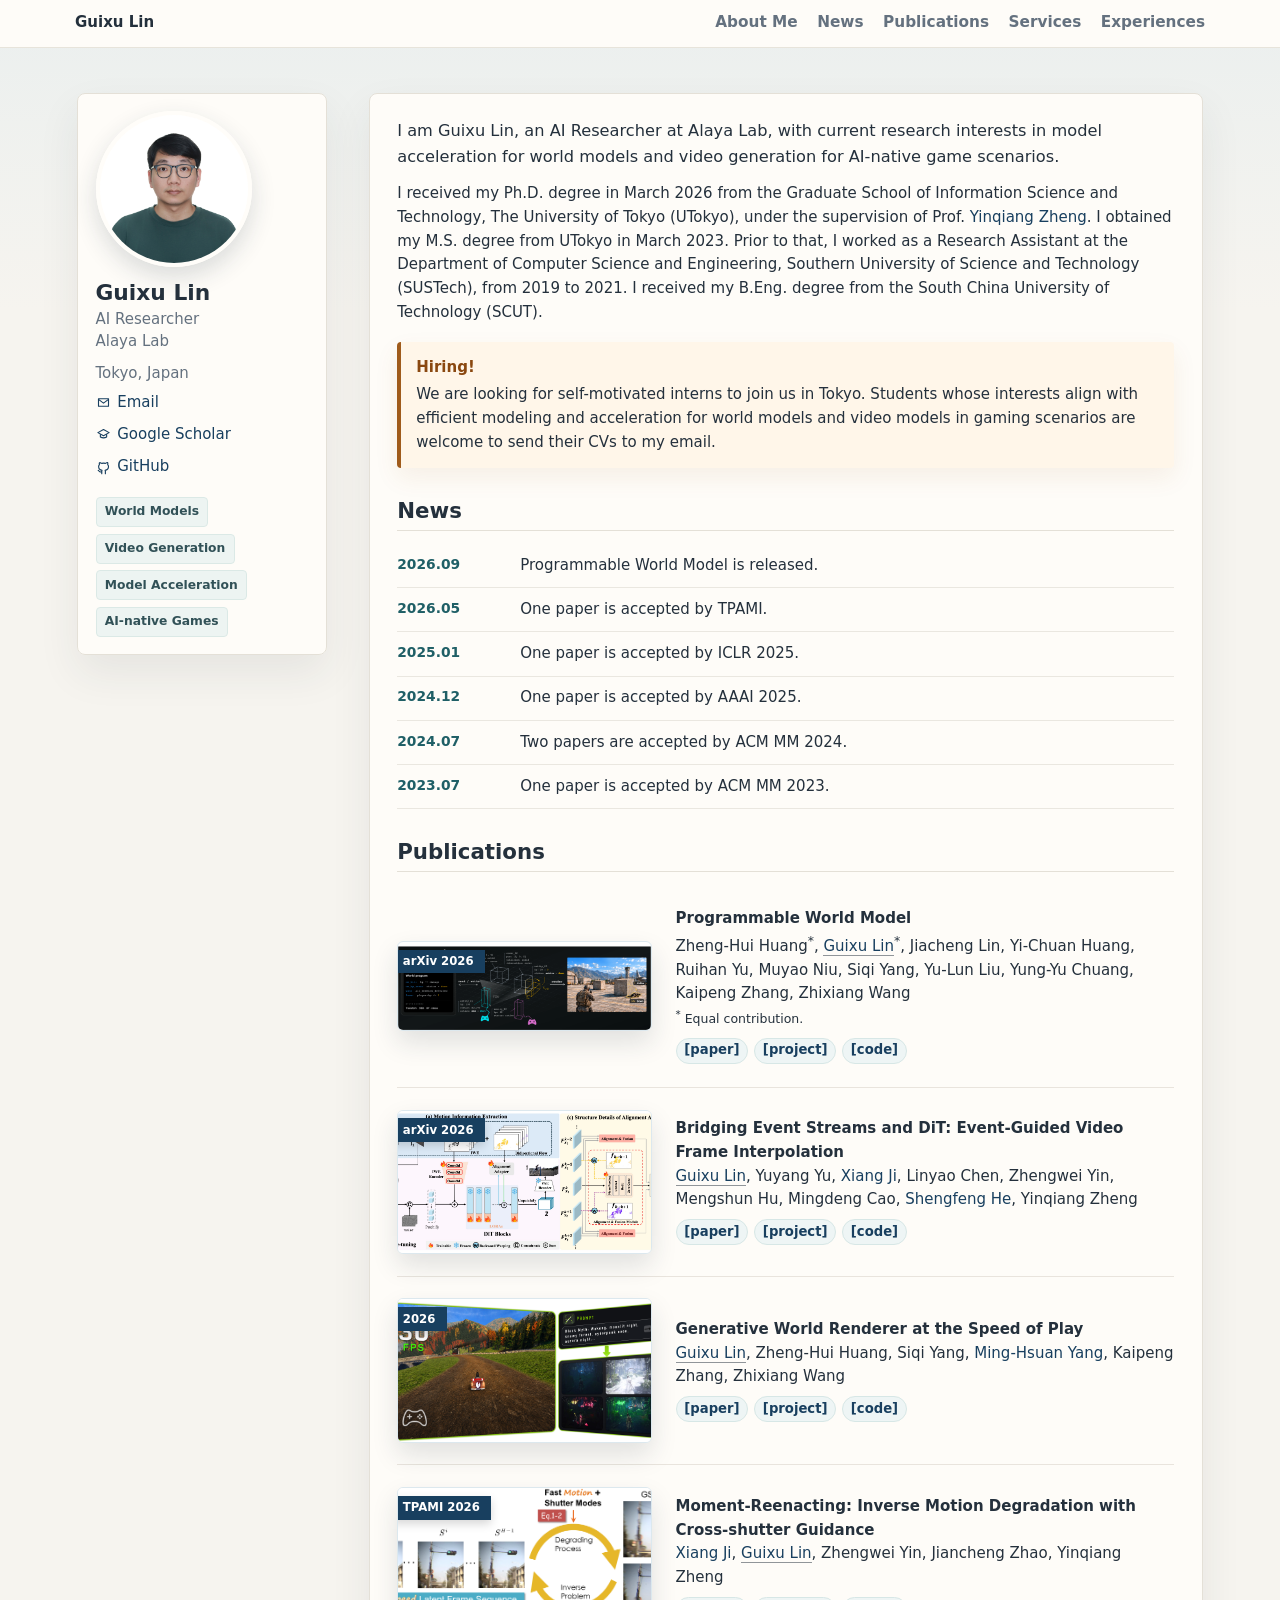
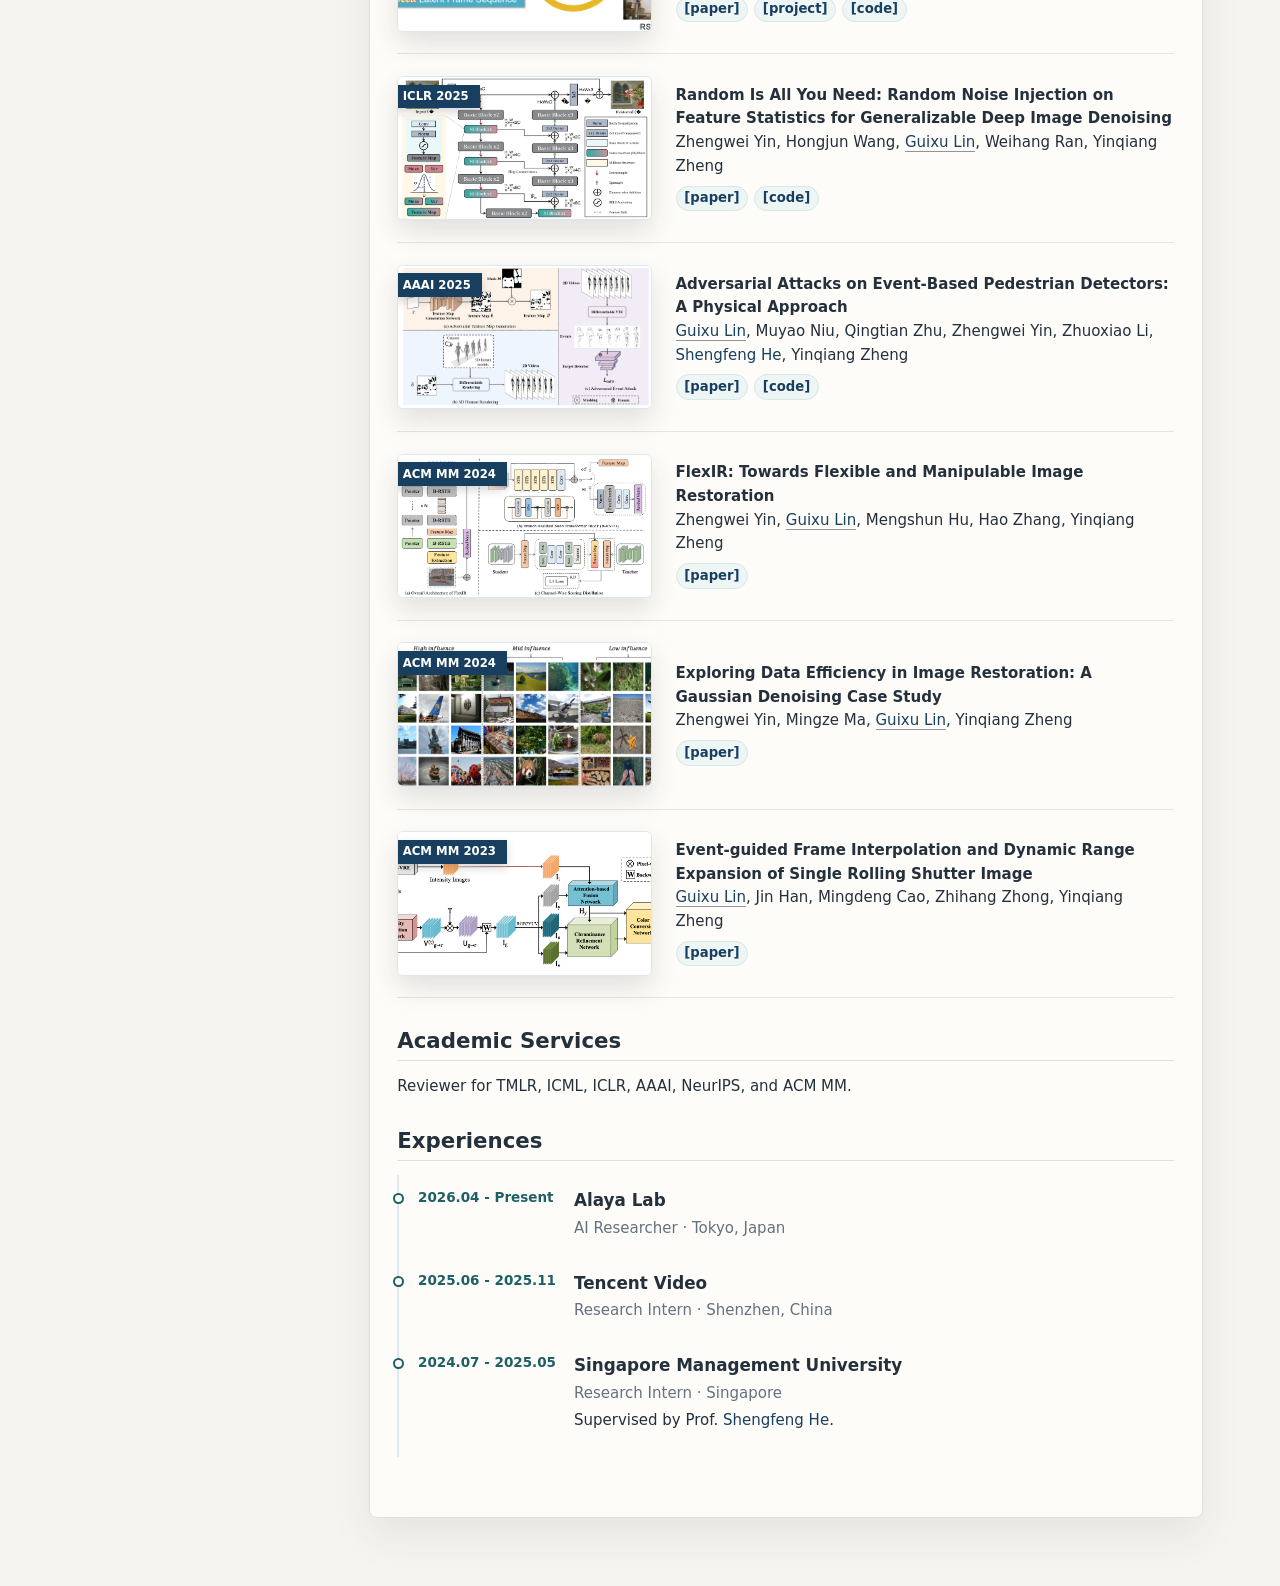
==== index.html @ b68d7b67 "Mark equal contribution on PWM publication" ====
<!DOCTYPE html>
<html lang="en">
<head>
  <meta charset="UTF-8">
  <meta name="viewport" content="width=device-width, initial-scale=1">
  <meta name="author" content="Guixu Lin">
  <meta name="description" content="Official academic homepage of Guixu Lin, an AI researcher at Alaya Lab working on world models, video generation, model acceleration, and AI-native games.">
  <meta name="robots" content="index, follow">
  <link rel="canonical" href="https://joseph-lin-tech.github.io/">

  <meta property="og:type" content="profile">
  <meta property="og:title" content="Guixu Lin | AI Researcher at Alaya Lab">
  <meta property="og:description" content="Official academic homepage of Guixu Lin, an AI researcher working on world models, video generation, model acceleration, and AI-native games.">
  <meta property="og:url" content="https://joseph-lin-tech.github.io/">
  <meta property="og:image" content="https://joseph-lin-tech.github.io/images/IMG_1726_2x2in.jpg">
  <meta property="profile:first_name" content="Guixu">
  <meta property="profile:last_name" content="Lin">
  <meta name="twitter:card" content="summary">
  <meta name="twitter:title" content="Guixu Lin | AI Researcher at Alaya Lab">
  <meta name="twitter:description" content="Official academic homepage of Guixu Lin, an AI researcher at Alaya Lab.">
  <meta name="twitter:image" content="https://joseph-lin-tech.github.io/images/IMG_1726_2x2in.jpg">

  <title>Guixu Lin | AI Researcher at Alaya Lab</title>
  <link rel="stylesheet" type="text/css" href="stylesheet.css">
  <link rel="icon" href="data:image/svg+xml,%3Csvg xmlns='http://www.w3.org/2000/svg' viewBox='0 0 100 100'%3E%3Crect width='100' height='100' rx='18' fill='%2300369f'/%3E%3Ctext x='50' y='62' text-anchor='middle' font-size='42' font-family='Arial' font-weight='700' fill='white'%3EGL%3C/text%3E%3C/svg%3E">
  <script type="application/ld+json">
  {
    "@context": "https://schema.org",
    "@type": "Person",
    "@id": "https://joseph-lin-tech.github.io/#person",
    "name": "Guixu Lin",
    "givenName": "Guixu",
    "familyName": "Lin",
    "url": "https://joseph-lin-tech.github.io/",
    "image": "https://joseph-lin-tech.github.io/images/IMG_1726_2x2in.jpg",
    "jobTitle": "AI Researcher",
    "worksFor": {
      "@type": "Organization",
      "name": "Alaya Lab"
    },
    "alumniOf": {
      "@type": "CollegeOrUniversity",
      "name": "The University of Tokyo"
    },
    "knowsAbout": [
      "World models",
      "Video generation",
      "Model acceleration",
      "AI-native games"
    ],
    "sameAs": [
      "https://github.com/Joseph-LIN-Tech",
      "https://scholar.google.com/citations?user=rOZjjHcAAAAJ"
    ]
  }
  </script>
</head>

<body>
  <header class="masthead">
    <nav class="masthead-inner" aria-label="Primary navigation">
      <a class="home-link" href="#about">Guixu Lin</a>
      <div class="nav-links">
        <a href="#about">About Me</a>
        <a href="#news">News</a>
        <a href="#publications">Publications</a>
        <a href="#services">Services</a>
        <a href="#experiences">Experiences</a>
      </div>
    </nav>
  </header>

  <div class="layout" id="top">
    <aside class="sidebar">
      <section class="profile-box" aria-label="Profile">
        <a class="avatar-link" href="images/IMG_1726_2x2in.jpg">
          <img src="images/IMG_1726_2x2in.jpg" alt="Guixu Lin profile photo">
        </a>
        <h1>Guixu Lin</h1>
        <p class="role">AI Researcher<br>Alaya Lab</p>
        <ul class="profile-details">
          <li>Tokyo, Japan</li>
          <li>
            <a class="contact-link reveal-email" href="#" aria-label="Reveal email address">
              <svg viewBox="0 0 24 24" aria-hidden="true"><path d="M4 6h16v12H4z"></path><path d="m4 7 8 6 8-6"></path></svg>
              <span>Email</span>
            </a>
          </li>
          <li>
            <a class="contact-link" href="https://scholar.google.com/citations?user=rOZjjHcAAAAJ&hl=zh-CN" target="_blank" rel="noopener noreferrer">
              <svg viewBox="0 0 24 24" aria-hidden="true"><path d="m3 9 9-5 9 5-9 5z"></path><path d="M7 12v4c2.8 1.6 7.2 1.6 10 0v-4"></path></svg>
              <span>Google Scholar</span>
            </a>
          </li>
          <li>
            <a class="contact-link" href="https://github.com/Joseph-LIN-Tech" target="_blank" rel="noopener noreferrer">
              <svg viewBox="0 0 24 24" aria-hidden="true"><path d="M9 19c-4 1.2-4-2-5.5-2.5"></path><path d="M15 22v-3.5c0-1 .1-1.4-.5-2 2.8-.3 5.5-1.4 5.5-6a4.6 4.6 0 0 0-1.3-3.2 4.2 4.2 0 0 0-.1-3.2s-1-.3-3.4 1.3a11.5 11.5 0 0 0-6.2 0C6.6 3.8 5.6 4.1 5.6 4.1a4.2 4.2 0 0 0-.1 3.2A4.6 4.6 0 0 0 4.2 10.5c0 4.6 2.7 5.7 5.5 6-.6.6-.6 1.2-.5 2V22"></path></svg>
              <span>GitHub</span>
            </a>
          </li>
        </ul>
        <div class="tag-cloud" aria-label="Research interests">
          <span>World Models</span>
          <span>Video Generation</span>
          <span>Model Acceleration</span>
          <span>AI-native Games</span>
        </div>
      </section>
    </aside>

    <main class="page">
      <section id="about" class="section">
        <p class="intro-lead">
          I am Guixu Lin, an AI Researcher at Alaya Lab, with current research interests in model acceleration
          for world models and video generation for AI-native game scenarios.
        </p>
        <p>
          I received my Ph.D. degree in March 2026 from the Graduate School of Information Science and Technology,
          The University of Tokyo (UTokyo), under the supervision of Prof.
          <a href="https://scholar.google.com/citations?user=JD-5DKcAAAAJ&hl=zh-CN&oi=ao" target="_blank" rel="noopener noreferrer">Yinqiang Zheng</a>.
          I obtained my M.S. degree from UTokyo in March 2023. Prior to that, I worked as a Research Assistant at
          the Department of Computer Science and Engineering, Southern University of Science and Technology (SUSTech),
          from 2019 to 2021. I received my B.Eng. degree from the South China University of Technology (SCUT).
        </p>

        <aside class="notice">
          <strong>Hiring!</strong>
          <span>
            We are looking for self-motivated interns to join us in Tokyo. Students whose interests align with efficient
            modeling and acceleration for world models and video models in gaming scenarios are welcome to send their CVs to my email.
          </span>
        </aside>
      </section>

      <section id="news" class="section">
        <h2>News</h2>
        <ul class="news-list">
          <li><time datetime="2026-09">2026.09</time><span>Programmable World Model is released.</span></li>
          <li><time datetime="2026-05">2026.05</time><span>One paper is accepted by TPAMI.</span></li>
          <li><time datetime="2025-01">2025.01</time><span>One paper is accepted by ICLR 2025.</span></li>
          <li><time datetime="2024-12">2024.12</time><span>One paper is accepted by AAAI 2025.</span></li>
          <li><time datetime="2024-07">2024.07</time><span>Two papers are accepted by ACM MM 2024.</span></li>
          <li><time datetime="2023-07">2023.07</time><span>One paper is accepted by ACM MM 2023.</span></li>
        </ul>
      </section>

      <section id="publications" class="section">
        <h2>Publications</h2>

        <div class="publication-list">
          <article class="publication-card">
            <div class="publication-media">
              <figure class="paper-figure">
                <span class="publication-badge">arXiv 2026</span>
                <img class="publication-teaser-wide" src="images/papers/programmable-world-model.png?v=20260913" alt="Programmable World Model paper teaser">
              </figure>
            </div>
            <div class="publication-content">
              <p><strong>Programmable World Model</strong><br>
              Zheng-Hui Huang<sup>*</sup>, <a href="https://joseph-lin-tech.github.io/" target="_blank" rel="noopener noreferrer"><u>Guixu Lin</u></a><sup>*</sup>, Jiacheng Lin, Yi-Chuan Huang, Ruihan Yu, Muyao Niu, Siqi Yang, Yu-Lun Liu, Yung-Yu Chuang, Kaipeng Zhang, Zhixiang Wang<br>
              <small><sup>*</sup> Equal contribution.</small></p>
              <div class="paper-links">
                <a href="https://arxiv.org/abs/2609.10540" target="_blank" rel="noopener noreferrer">[paper]</a>
                <a href="https://alaya-lab.github.io/pwm/" target="_blank" rel="noopener noreferrer">[project]</a>
                <a href="https://github.com/AlayaLab/PWM" target="_blank" rel="noopener noreferrer">[code]</a>
              </div>
            </div>
          </article>

          <article class="publication-card">
            <div class="publication-media">
              <figure class="paper-figure">
                <span class="publication-badge">arXiv 2026</span>
                <img src="images/papers/bridge-event-dit-vfi.jpg?v=20260817" alt="Bridging Event Streams and DiT paper teaser">
              </figure>
            </div>
            <div class="publication-content">
              <p><strong>Bridging Event Streams and DiT: Event-Guided Video Frame Interpolation</strong><br>
              <a href="https://joseph-lin-tech.github.io/" target="_blank" rel="noopener noreferrer"><u>Guixu Lin</u></a>, Yuyang Yu, <a href="https://jixiang2016.github.io/" target="_blank" rel="noopener noreferrer">Xiang Ji</a>, Linyao Chen, Zhengwei Yin, Mengshun Hu, Mingdeng Cao, <a href="https://shengfenghe.github.io/" target="_blank" rel="noopener noreferrer">Shengfeng He</a>, Yinqiang Zheng</p>
              <div class="paper-links">
                <a href="https://arxiv.org/abs/2608.10479" target="_blank" rel="noopener noreferrer">[paper]</a>
                <a href="https://joseph-lin-tech.github.io/BridgeEventDiT-VFI/" target="_blank" rel="noopener noreferrer">[project]</a>
                <a href="https://github.com/Joseph-LIN-Tech/BridgeEventDiT-VFI" target="_blank" rel="noopener noreferrer">[code]</a>
              </div>
            </div>
          </article>

          <article class="publication-card">
            <div class="publication-media">
              <figure class="paper-figure">
                <span class="publication-badge">2026</span>
                <img src="images/papers/world-renderer.png?v=20260811" alt="Generative World Renderer paper teaser">
              </figure>
            </div>
            <div class="publication-content">
              <p><strong>Generative World Renderer at the Speed of Play</strong><br>
              <a href="https://joseph-lin-tech.github.io/" target="_blank" rel="noopener noreferrer"><u>Guixu Lin</u></a>, Zheng-Hui Huang, Siqi Yang, <a href="https://faculty.ucmerced.edu/mhyang/" target="_blank" rel="noopener noreferrer">Ming-Hsuan Yang</a>, Kaipeng Zhang, Zhixiang Wang</p>
              <div class="paper-links">
                <a href="https://arxiv.org/abs/2607.18703" target="_blank" rel="noopener noreferrer">[paper]</a>
                <a href="https://alaya-renderer-flash.alayalab.ai/" target="_blank" rel="noopener noreferrer">[project]</a>
                <a href="https://github.com/AlayaLab/AlayaRenderer-Flash" target="_blank" rel="noopener noreferrer">[code]</a>
              </div>
            </div>
          </article>

          <article class="publication-card">
            <div class="publication-media">
              <figure class="paper-figure">
                <span class="publication-badge">TPAMI 2026</span>
                <img src="images/papers/moment-reenacting.png?v=20260811" alt="Moment-Reenacting paper teaser">
              </figure>
            </div>
            <div class="publication-content">
              <p><strong>Moment-Reenacting: Inverse Motion Degradation with Cross-shutter Guidance</strong><br>
              <a href="https://jixiang2016.github.io/" target="_blank" rel="noopener noreferrer">Xiang Ji</a>, <a href="https://joseph-lin-tech.github.io/" target="_blank" rel="noopener noreferrer"><u>Guixu Lin</u></a>, Zhengwei Yin, Jiancheng Zhao, Yinqiang Zheng</p>
              <div class="paper-links">
                <a href="https://arxiv.org/abs/2605.22423" target="_blank" rel="noopener noreferrer">[paper]</a>
                <a href="https://jixiang2016.github.io/dualBR_site/" target="_blank" rel="noopener noreferrer">[project]</a>
                <a href="https://github.com/jixiang2016/stereoBR" target="_blank" rel="noopener noreferrer">[code]</a>
              </div>
            </div>
          </article>

          <article class="publication-card">
            <div class="publication-media">
              <figure class="paper-figure">
                <span class="publication-badge">ICLR 2025</span>
                <img src="images/papers/rninet.png?v=20260811" alt="RNINet paper teaser">
              </figure>
            </div>
            <div class="publication-content">
              <p><strong>Random Is All You Need: Random Noise Injection on Feature Statistics for Generalizable Deep Image Denoising</strong><br>
              Zhengwei Yin, Hongjun Wang, <a href="https://joseph-lin-tech.github.io/" target="_blank" rel="noopener noreferrer"><u>Guixu Lin</u></a>, Weihang Ran, Yinqiang Zheng</p>
              <div class="paper-links">
                <a href="https://proceedings.iclr.cc/paper_files/paper/2025/hash/808a79d149c9dd8338d789881c9dab4c-Abstract-Conference.html" target="_blank" rel="noopener noreferrer">[paper]</a>
                <a href="https://github.com/default-8541/RNINet" target="_blank" rel="noopener noreferrer">[code]</a>
              </div>
            </div>
          </article>

          <article class="publication-card">
            <div class="publication-media">
              <figure class="paper-figure">
                <span class="publication-badge">AAAI 2025</span>
                <img src="images/papers/event-attack.png?v=20260811" alt="Event attack paper teaser">
              </figure>
            </div>
            <div class="publication-content">
              <p><strong>Adversarial Attacks on Event-Based Pedestrian Detectors: A Physical Approach</strong><br>
              <a href="https://joseph-lin-tech.github.io/" target="_blank" rel="noopener noreferrer"><u>Guixu Lin</u></a>, Muyao Niu, Qingtian Zhu, Zhengwei Yin, Zhuoxiao Li, <a href="https://shengfenghe.github.io/" target="_blank" rel="noopener noreferrer">Shengfeng He</a>, Yinqiang Zheng</p>
              <div class="paper-links">
                <a href="https://ojs.aaai.org/index.php/AAAI/article/view/32555" target="_blank" rel="noopener noreferrer">[paper]</a>
                <a href="https://github.com/Joseph-LIN-Tech/event_attack_physics" target="_blank" rel="noopener noreferrer">[code]</a>
              </div>
            </div>
          </article>

          <article class="publication-card">
            <div class="publication-media">
              <figure class="paper-figure">
                <span class="publication-badge">ACM MM 2024</span>
                <img src="images/papers/flexir.png?v=20260811" alt="FlexIR paper teaser">
              </figure>
            </div>
            <div class="publication-content">
              <p><strong>FlexIR: Towards Flexible and Manipulable Image Restoration</strong><br>
              Zhengwei Yin, <a href="https://joseph-lin-tech.github.io/" target="_blank" rel="noopener noreferrer"><u>Guixu Lin</u></a>, Mengshun Hu, Hao Zhang, Yinqiang Zheng</p>
              <div class="paper-links"><a href="https://dl.acm.org/doi/10.1145/3664647.3680825" target="_blank" rel="noopener noreferrer">[paper]</a></div>
            </div>
          </article>

          <article class="publication-card">
            <div class="publication-media">
              <figure class="paper-figure">
                <span class="publication-badge">ACM MM 2024</span>
                <img src="images/papers/data-efficiency.png?v=20260811" alt="Data Efficiency paper teaser">
              </figure>
            </div>
            <div class="publication-content">
              <p><strong>Exploring Data Efficiency in Image Restoration: A Gaussian Denoising Case Study</strong><br>
              Zhengwei Yin, Mingze Ma, <a href="https://joseph-lin-tech.github.io/" target="_blank" rel="noopener noreferrer"><u>Guixu Lin</u></a>, Yinqiang Zheng</p>
              <div class="paper-links"><a href="https://dl.acm.org/doi/10.1145/3664647.3680603" target="_blank" rel="noopener noreferrer">[paper]</a></div>
            </div>
          </article>

          <article class="publication-card">
            <div class="publication-media">
              <figure class="paper-figure">
                <span class="publication-badge">ACM MM 2023</span>
                <img src="images/papers/event-guided.png?v=20260811" alt="Event-guided frame interpolation paper teaser">
              </figure>
            </div>
            <div class="publication-content">
              <p><strong>Event-guided Frame Interpolation and Dynamic Range Expansion of Single Rolling Shutter Image</strong><br>
              <a href="https://joseph-lin-tech.github.io/" target="_blank" rel="noopener noreferrer"><u>Guixu Lin</u></a>, Jin Han, Mingdeng Cao, Zhihang Zhong, Yinqiang Zheng</p>
              <div class="paper-links"><a href="https://dl.acm.org/doi/10.1145/3581783.3612093" target="_blank" rel="noopener noreferrer">[paper]</a></div>
            </div>
          </article>

        </div>
      </section>

      <section id="services" class="section">
        <h2>Academic Services</h2>
        <p>Reviewer for TMLR, ICML, ICLR, AAAI, NeurIPS, and ACM MM.</p>
      </section>

      <section id="experiences" class="section">
        <h2>Experiences</h2>
        <div class="experience-list">
          <article class="experience-item">
            <div class="experience-date">2026.04 - Present</div>
            <div>
              <h3>Alaya Lab</h3>
              <p class="experience-meta">AI Researcher · Tokyo, Japan</p>
            </div>
          </article>

          <article class="experience-item">
            <div class="experience-date">2025.06 - 2025.11</div>
            <div>
              <h3>Tencent Video</h3>
              <p class="experience-meta">Research Intern · Shenzhen, China</p>
            </div>
          </article>

          <article class="experience-item">
            <div class="experience-date">2024.07 - 2025.05</div>
            <div>
              <h3>Singapore Management University</h3>
              <p class="experience-meta">Research Intern · Singapore</p>
              <p>Supervised by Prof. <a href="https://shengfenghe.github.io/" target="_blank" rel="noopener noreferrer">Shengfeng He</a>.</p>
            </div>
          </article>
        </div>
      </section>
    </main>
  </div>
  <script>
    const emailButton = document.querySelector('.reveal-email');

    emailButton.addEventListener('click', (event) => {
      event.preventDefault();
      const mailbox = ['joseph', 'lin', 'job'].join('.');
      const host = ['gmail', 'com'].join('.');
      const address = `${mailbox}@${host}`;
      const emailLink = document.createElement('a');

      emailLink.className = 'contact-link';
      emailLink.href = `mailto:${address}`;
      emailLink.setAttribute('aria-label', `Email ${address}`);
      emailLink.innerHTML = emailButton.innerHTML;
      emailLink.querySelector('span').textContent = address;
      emailButton.replaceWith(emailLink);
    }, { once: true });
  </script>
</body>
</html>
---- stylesheet.css ----
*,
*::before,
*::after {
  box-sizing: border-box;
}

:root {
  --page-bg: #f6f4ef;
  --surface: #fffdf9;
  --surface-soft: #f7fafb;
  --text: #24303c;
  --muted: #64717f;
  --border: #e4e0d7;
  --border-cool: #dce8ee;
  --accent: #1f5f66;
  --accent-strong: #183f5f;
  --warm: #9f5b1b;
  --shadow: 0 18px 42px rgba(33, 47, 61, 0.08);
}

html {
  background: var(--page-bg);
  color: var(--text);
  font-size: 15px;
  scroll-behavior: smooth;
}

body {
  margin: 0;
  background:
    linear-gradient(180deg, rgba(230, 237, 238, 0.72) 0, rgba(246, 244, 239, 0.92) 310px),
    var(--page-bg);
  font-family: Inter, ui-sans-serif, system-ui, -apple-system, BlinkMacSystemFont, "Segoe UI", sans-serif;
  line-height: 1.58;
}

a {
  color: var(--accent-strong);
  text-decoration: none;
}

a:hover,
a:focus {
  color: var(--warm);
  text-decoration: underline;
  text-underline-offset: 3px;
}

img {
  display: block;
  max-width: 100%;
  height: auto;
}

p {
  margin: 0 0 0.75em;
}

ul {
  margin: 0.5em 0 1em;
  padding-left: 2em;
}

li {
  margin-bottom: 0.45em;
}

u {
  text-decoration: none;
  border-bottom: 1px solid rgba(36, 48, 60, 0.5);
}

.masthead {
  position: sticky;
  top: 0;
  z-index: 20;
  background: rgba(255, 253, 249, 0.92);
  border-bottom: 1px solid rgba(228, 224, 215, 0.86);
  backdrop-filter: blur(8px);
}

.masthead-inner {
  display: flex;
  justify-content: space-between;
  align-items: center;
  gap: 2rem;
  max-width: 1160px;
  margin: 0 auto;
  padding: 0.68rem 1rem;
}

.home-link {
  flex: 0 0 auto;
  color: var(--text);
  font-weight: 700;
}

.nav-links {
  display: flex;
  flex-wrap: wrap;
  justify-content: flex-end;
  gap: 0.25rem 1.3rem;
}

.nav-links a {
  color: var(--muted);
  font-size: 1.02rem;
  font-weight: 650;
  border-bottom: 2px solid transparent;
}

.nav-links a:hover,
.nav-links a:focus {
  color: var(--accent-strong);
  border-bottom-color: rgba(31, 95, 102, 0.32);
  text-decoration: none;
}

.layout {
  display: grid;
  grid-template-columns: 250px minmax(0, 1fr);
  gap: 2.75rem;
  max-width: 1160px;
  margin: 0 auto;
  padding: 3rem 1.15rem 4.5rem;
}

.sidebar {
  align-self: start;
  position: sticky;
  top: 4.5rem;
}

.profile-box {
  padding: 1.15rem;
  background: rgba(255, 253, 249, 0.9);
  border: 1px solid var(--border);
  border-radius: 8px;
  box-shadow: var(--shadow);
}

.avatar-link {
  display: block;
  width: 156px;
  margin-bottom: 0.85rem;
}

.avatar-link img {
  width: 156px;
  height: 156px;
  object-fit: cover;
  border-radius: 50%;
  border: 4px solid var(--surface);
  box-shadow: 0 10px 24px rgba(33, 47, 61, 0.16);
}

.profile-box h1 {
  margin: 0 0 0.25rem;
  color: var(--text);
  font-size: 1.45rem;
  line-height: 1.2;
}

.role {
  color: var(--muted);
  line-height: 1.42;
  margin: 0 0 0.65rem;
}

.profile-details {
  margin: 0 0 1rem;
  padding: 0;
  list-style: none;
}

.profile-details li {
  margin: 0 0 0.35rem;
  color: var(--muted);
}

.profile-details a {
  display: inline-flex;
  align-items: center;
  gap: 0.45rem;
}

.contact-link svg {
  width: 1rem;
  height: 1rem;
  flex: 0 0 auto;
  fill: none;
  stroke: currentColor;
  stroke-width: 1.8;
  stroke-linecap: round;
  stroke-linejoin: round;
}

.tag-cloud {
  display: flex;
  flex-wrap: wrap;
  gap: 0.45rem;
}

.tag-cloud span {
  padding: 0.28rem 0.55rem;
  color: #315157;
  background: #edf4f2;
  border: 1px solid #dbe9e6;
  border-radius: 4px;
  font-size: 0.82rem;
  font-weight: 650;
}

.page {
  min-width: 0;
  max-width: 870px;
  padding: 1.6rem 1.85rem 2rem;
  background: rgba(255, 253, 249, 0.94);
  border: 1px solid var(--border);
  border-radius: 8px;
  box-shadow: var(--shadow);
}

.section {
  scroll-margin-top: 4rem;
  margin-bottom: 2rem;
}

.section h2 {
  margin: 1.35rem 0 0.9rem;
  color: var(--text);
  font-size: 1.42rem;
  line-height: 1.2;
  border-bottom: 1px solid var(--border);
  padding-bottom: 0.42rem;
}

.section h3 {
  margin: 1.3rem 0 0.4rem;
  color: var(--text);
  font-size: 1.12rem;
}

.intro-lead {
  color: var(--text);
  font-size: 1.08rem;
  line-height: 1.62;
}

.notice {
  display: grid;
  gap: 0.25rem;
  margin: 1.2rem 0 0;
  padding: 0.9rem 1rem;
  background: #fff6e9;
  border-left: 4px solid var(--warm);
  border-radius: 4px;
  box-shadow: 0 10px 24px rgba(159, 91, 27, 0.08);
}

.notice strong {
  color: #8a4810;
}

.news-list {
  display: grid;
  gap: 0;
  margin: 0;
  padding: 0;
  list-style: none;
}

.news-list li {
  display: grid;
  grid-template-columns: 7.2rem minmax(0, 1fr);
  gap: 1rem;
  margin: 0;
  padding: 0.65rem 0;
  border-bottom: 1px solid rgba(228, 224, 215, 0.72);
}

.news-list time {
  color: var(--accent);
  font-size: 0.92rem;
  font-weight: 750;
  white-space: nowrap;
}

.news-list span {
  color: var(--text);
}

.publication-card {
  display: flex;
  align-items: center;
  gap: 1.55rem;
  padding: 1.45rem 0;
  border-bottom: 1px solid rgba(228, 224, 215, 0.82);
}

.publication-media {
  flex: 0 0 255px;
}

.paper-figure {
  position: relative;
  margin: 0;
  overflow: hidden;
  background: #ffffff;
  border: 1px solid var(--border-cool);
  border-radius: 6px;
  box-shadow: 0 12px 26px rgba(33, 47, 61, 0.13);
  transition: transform 0.18s ease, box-shadow 0.18s ease;
}

.paper-figure img {
  width: 100%;
  aspect-ratio: 16 / 9;
  object-fit: cover;
}

.paper-figure img.publication-teaser-wide {
  aspect-ratio: auto;
  display: block;
  object-fit: initial;
}

.publication-card:hover .paper-figure {
  transform: translateY(-3px);
  box-shadow: 0 18px 34px rgba(33, 47, 61, 0.17);
}

.publication-badge {
  position: absolute;
  top: 0.5rem;
  left: -0.45rem;
  z-index: 2;
  padding: 0.18rem 0.75rem;
  color: #ffffff;
  background: var(--accent-strong);
  font-size: 0.78rem;
  font-weight: 700;
  box-shadow: 0 4px 10px rgba(0, 0, 0, 0.16);
}

.publication-content {
  min-width: 0;
}

.publication-content p {
  margin-bottom: 0;
}

.paper-links {
  display: flex;
  flex-wrap: wrap;
  gap: 0.38rem;
  margin: 0.48rem 0 0.1rem;
}

.publication-list {
  display: grid;
  gap: 0;
}

.paper-links a {
  display: inline-flex;
  align-items: center;
  min-height: 1.7rem;
  padding: 0.05rem 0.52rem;
  background: #eef5f5;
  border: 1px solid #d7e7e6;
  border-radius: 999px;
  font-size: 0.88rem;
  font-weight: 650;
  white-space: nowrap;
}

.paper-links a:hover,
.paper-links a:focus {
  color: #ffffff;
  background: var(--accent-strong);
  border-color: var(--accent-strong);
  text-decoration: none;
}

.experience-list {
  display: grid;
  gap: 0;
  margin-top: 0.4rem;
  border-left: 2px solid var(--border-cool);
}

.experience-item {
  display: grid;
  position: relative;
  grid-template-columns: 9.3rem minmax(0, 1fr);
  gap: 1.1rem;
  align-items: start;
  padding: 0.85rem 0 0.85rem 1.25rem;
}

.experience-item h3 {
  margin: 0 0 0.2rem;
}

.experience-item::before {
  content: "";
  position: absolute;
  left: -0.43rem;
  top: 1.25rem;
  width: 0.72rem;
  height: 0.72rem;
  background: var(--surface);
  border: 2px solid var(--accent);
  border-radius: 50%;
}

.experience-date {
  color: var(--accent);
  font-size: 0.9rem;
  font-weight: 750;
  white-space: nowrap;
}

.experience-meta {
  margin-bottom: 0.25rem;
  color: var(--muted);
}

@media (max-width: 900px) {
  .layout {
    grid-template-columns: 1fr;
    gap: 1.8rem;
  }

  .sidebar {
    position: static;
  }

  .profile-box {
    display: grid;
    grid-template-columns: 120px minmax(0, 1fr);
    gap: 0 1rem;
    align-items: start;
    padding: 1rem;
  }

  .avatar-link {
    grid-row: span 4;
    width: 120px;
  }

  .avatar-link img {
    width: 120px;
    height: 120px;
  }

  .tag-cloud {
    grid-column: 1 / -1;
  }
}

@media (max-width: 720px) {
  .masthead-inner {
    align-items: flex-start;
    flex-direction: column;
    gap: 0.35rem;
  }

  .nav-links {
    justify-content: flex-start;
  }

  .layout {
    padding-top: 1.5rem;
  }

  .publication-card {
    align-items: stretch;
    flex-direction: column;
    gap: 1rem;
  }

  .publication-media {
    flex-basis: auto;
    width: 100%;
  }
}

@media (max-width: 520px) {
  .layout {
    padding-left: 0.75rem;
    padding-right: 0.75rem;
  }

  .profile-box {
    grid-template-columns: 92px minmax(0, 1fr);
  }

  .avatar-link,
  .avatar-link img {
    width: 92px;
    height: 92px;
  }

  .profile-box h1 {
    font-size: 1.25rem;
  }

  .news-list li,
  .experience-item {
    grid-template-columns: 1fr;
    gap: 0.2rem;
  }

  .experience-list {
    margin-left: 0.35rem;
  }
}
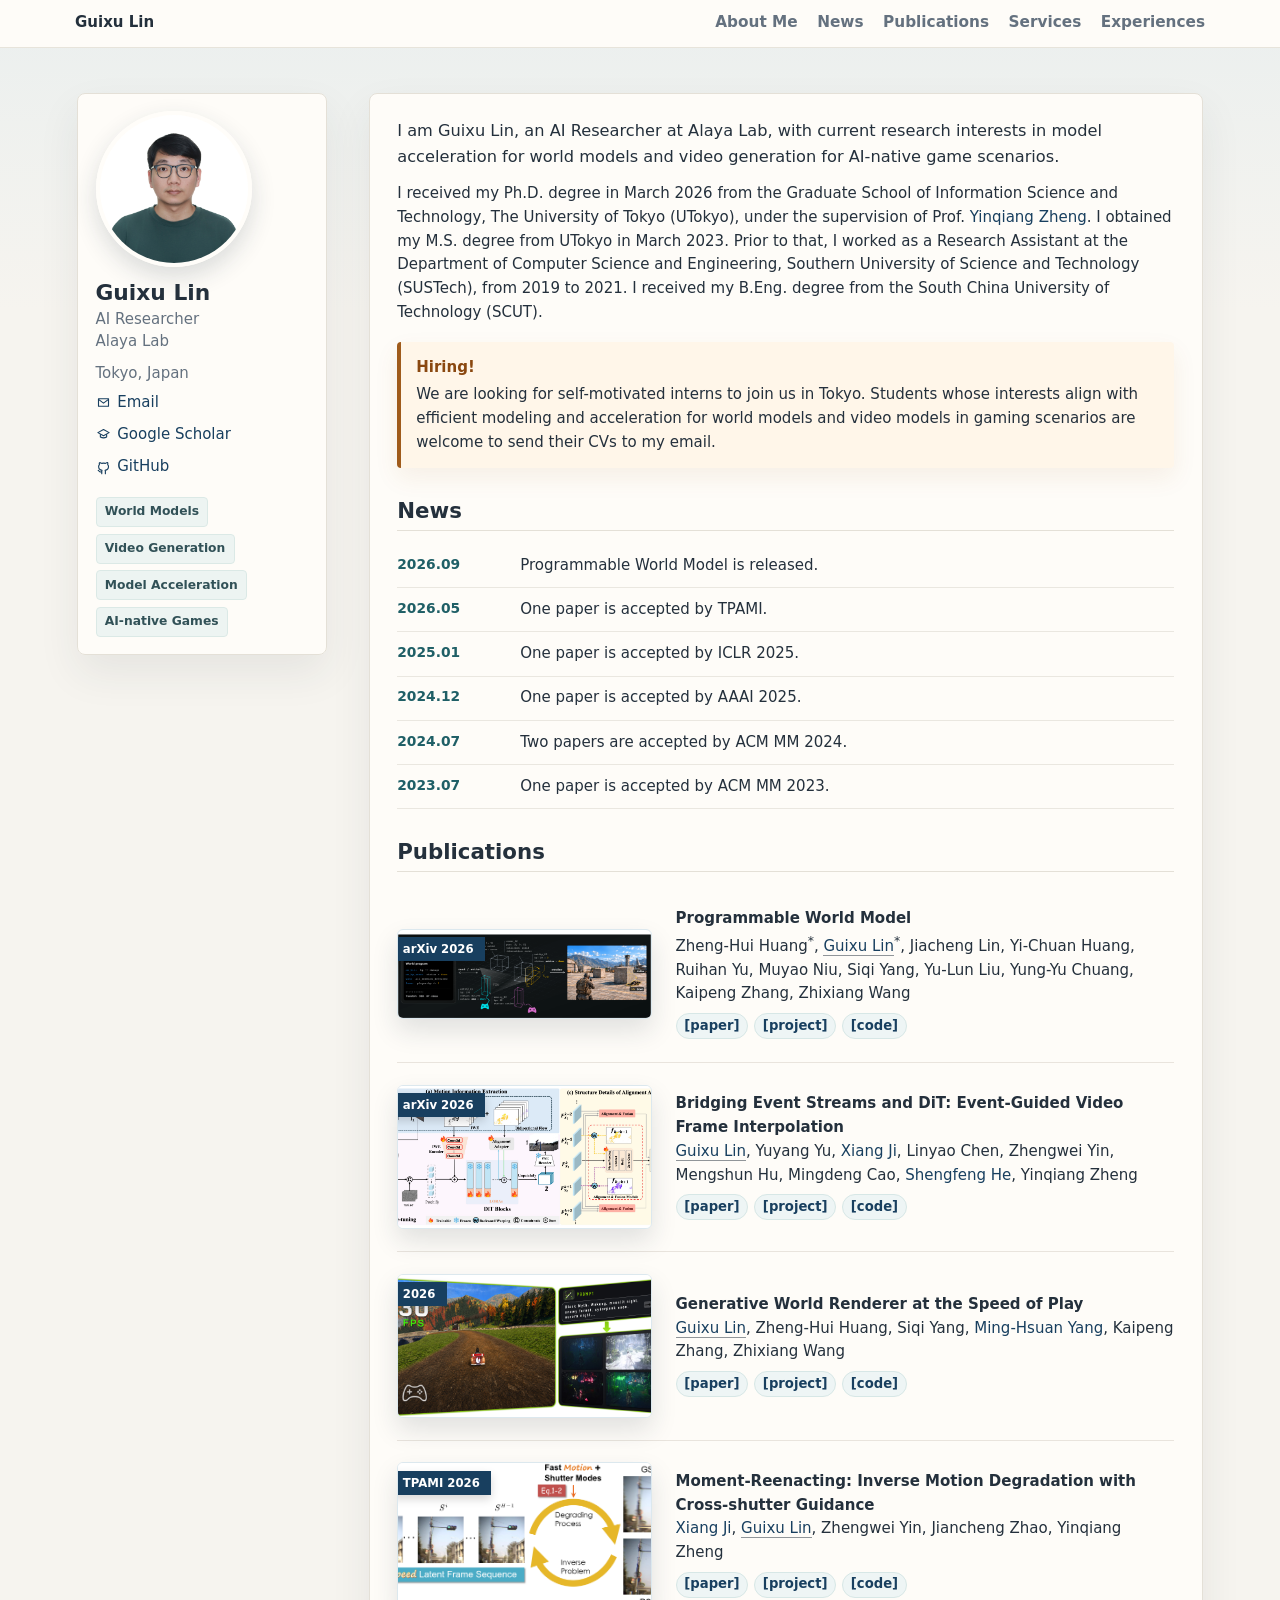
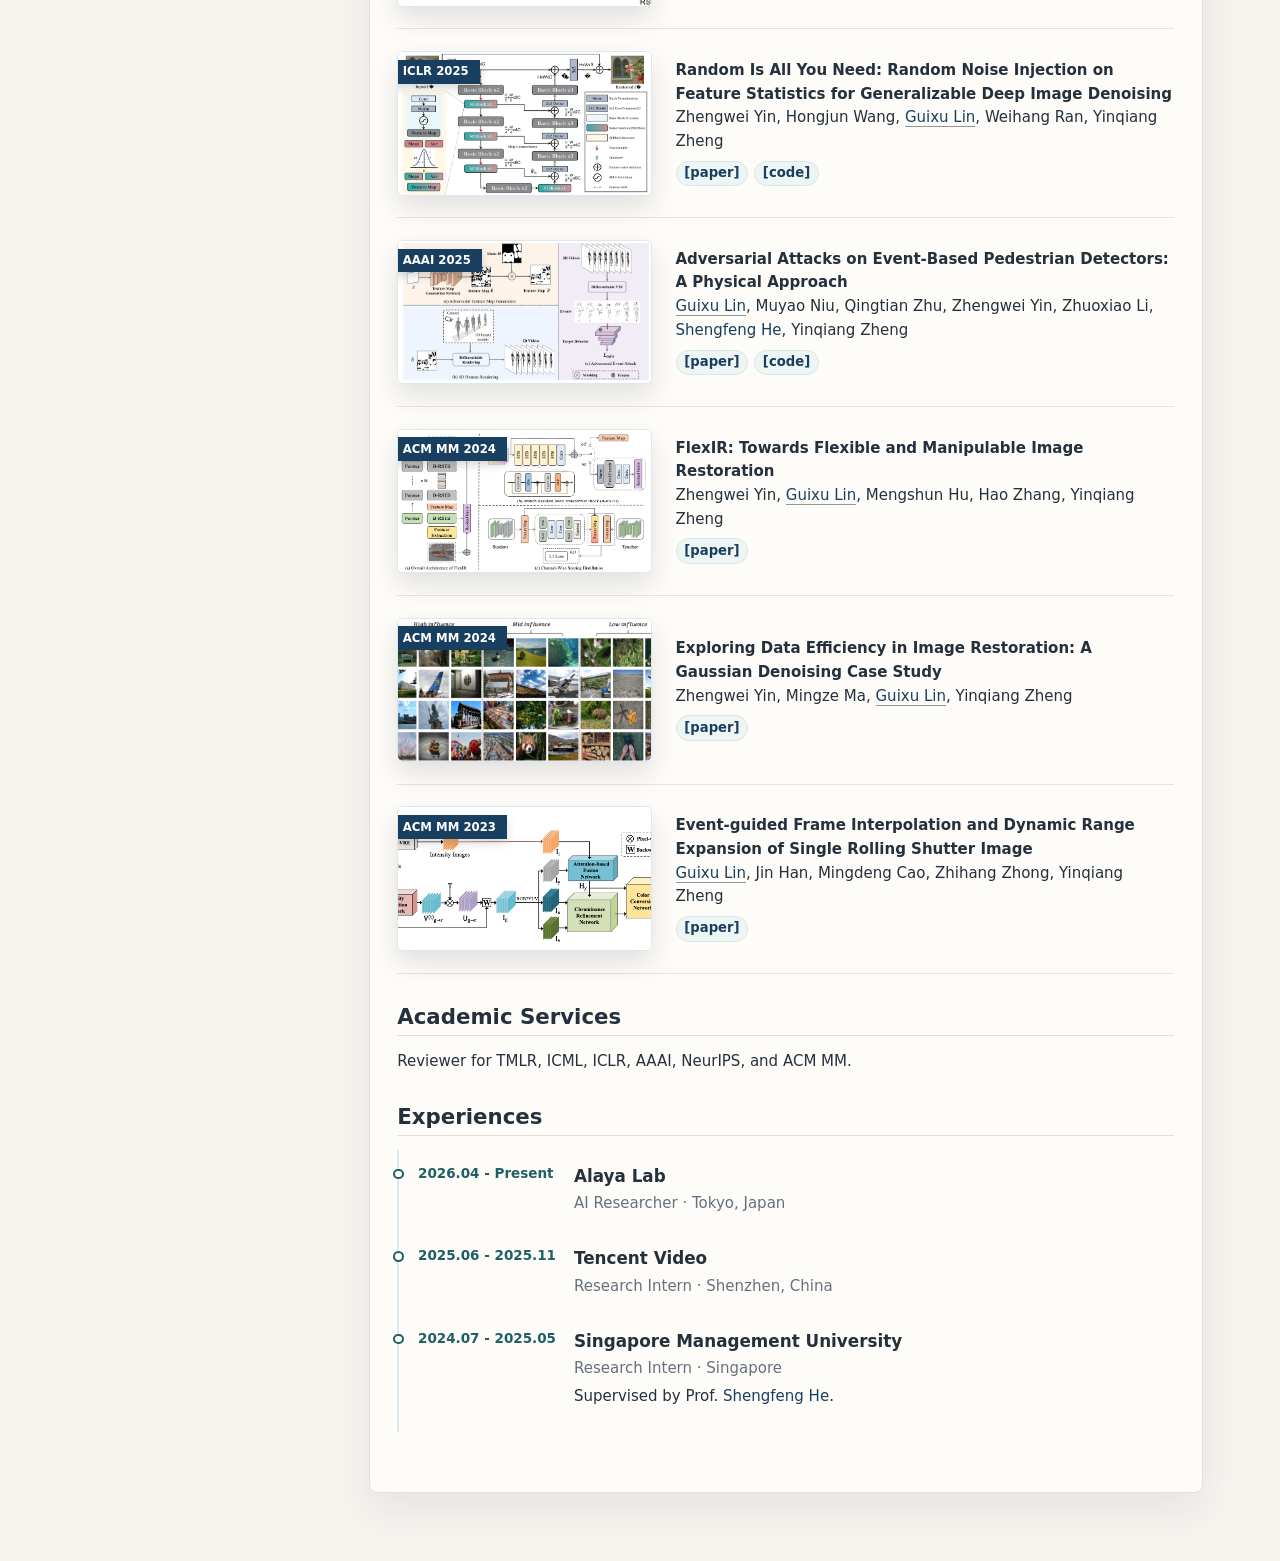
==== commit 0d23316a: "Simplify PWM contribution marking" ====
--- a/index.html
+++ b/index.html
@@ -157,8 +157,7 @@
             </div>
             <div class="publication-content">
               <p><strong>Programmable World Model</strong><br>
-              Zheng-Hui Huang<sup>*</sup>, <a href="https://joseph-lin-tech.github.io/" target="_blank" rel="noopener noreferrer"><u>Guixu Lin</u></a><sup>*</sup>, Jiacheng Lin, Yi-Chuan Huang, Ruihan Yu, Muyao Niu, Siqi Yang, Yu-Lun Liu, Yung-Yu Chuang, Kaipeng Zhang, Zhixiang Wang<br>
-              <small><sup>*</sup> Equal contribution.</small></p>
+              Zheng-Hui Huang<sup>*</sup>, <a href="https://joseph-lin-tech.github.io/" target="_blank" rel="noopener noreferrer"><u>Guixu Lin</u></a><sup>*</sup>, Jiacheng Lin, Yi-Chuan Huang, Ruihan Yu, Muyao Niu, Siqi Yang, Yu-Lun Liu, Yung-Yu Chuang, Kaipeng Zhang, Zhixiang Wang</p>
               <div class="paper-links">
                 <a href="https://arxiv.org/abs/2609.10540" target="_blank" rel="noopener noreferrer">[paper]</a>
                 <a href="https://alaya-lab.github.io/pwm/" target="_blank" rel="noopener noreferrer">[project]</a>
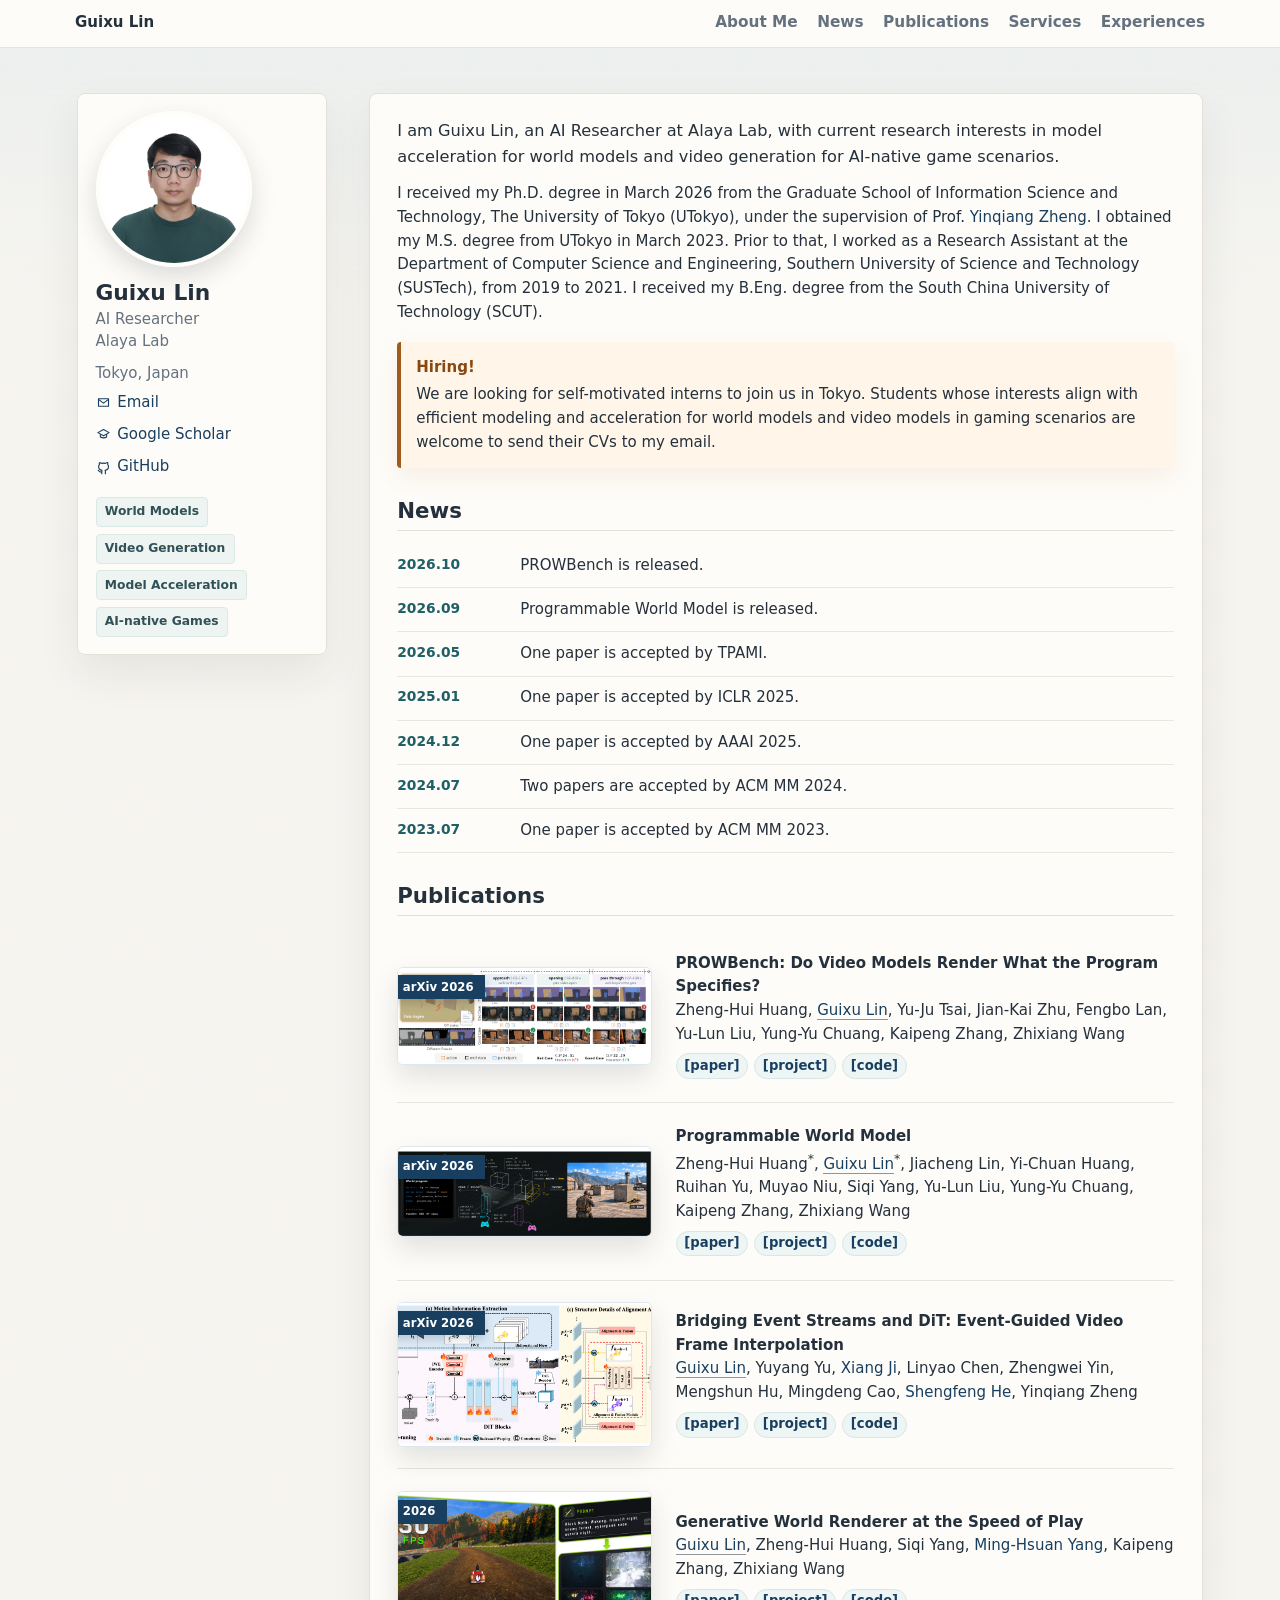
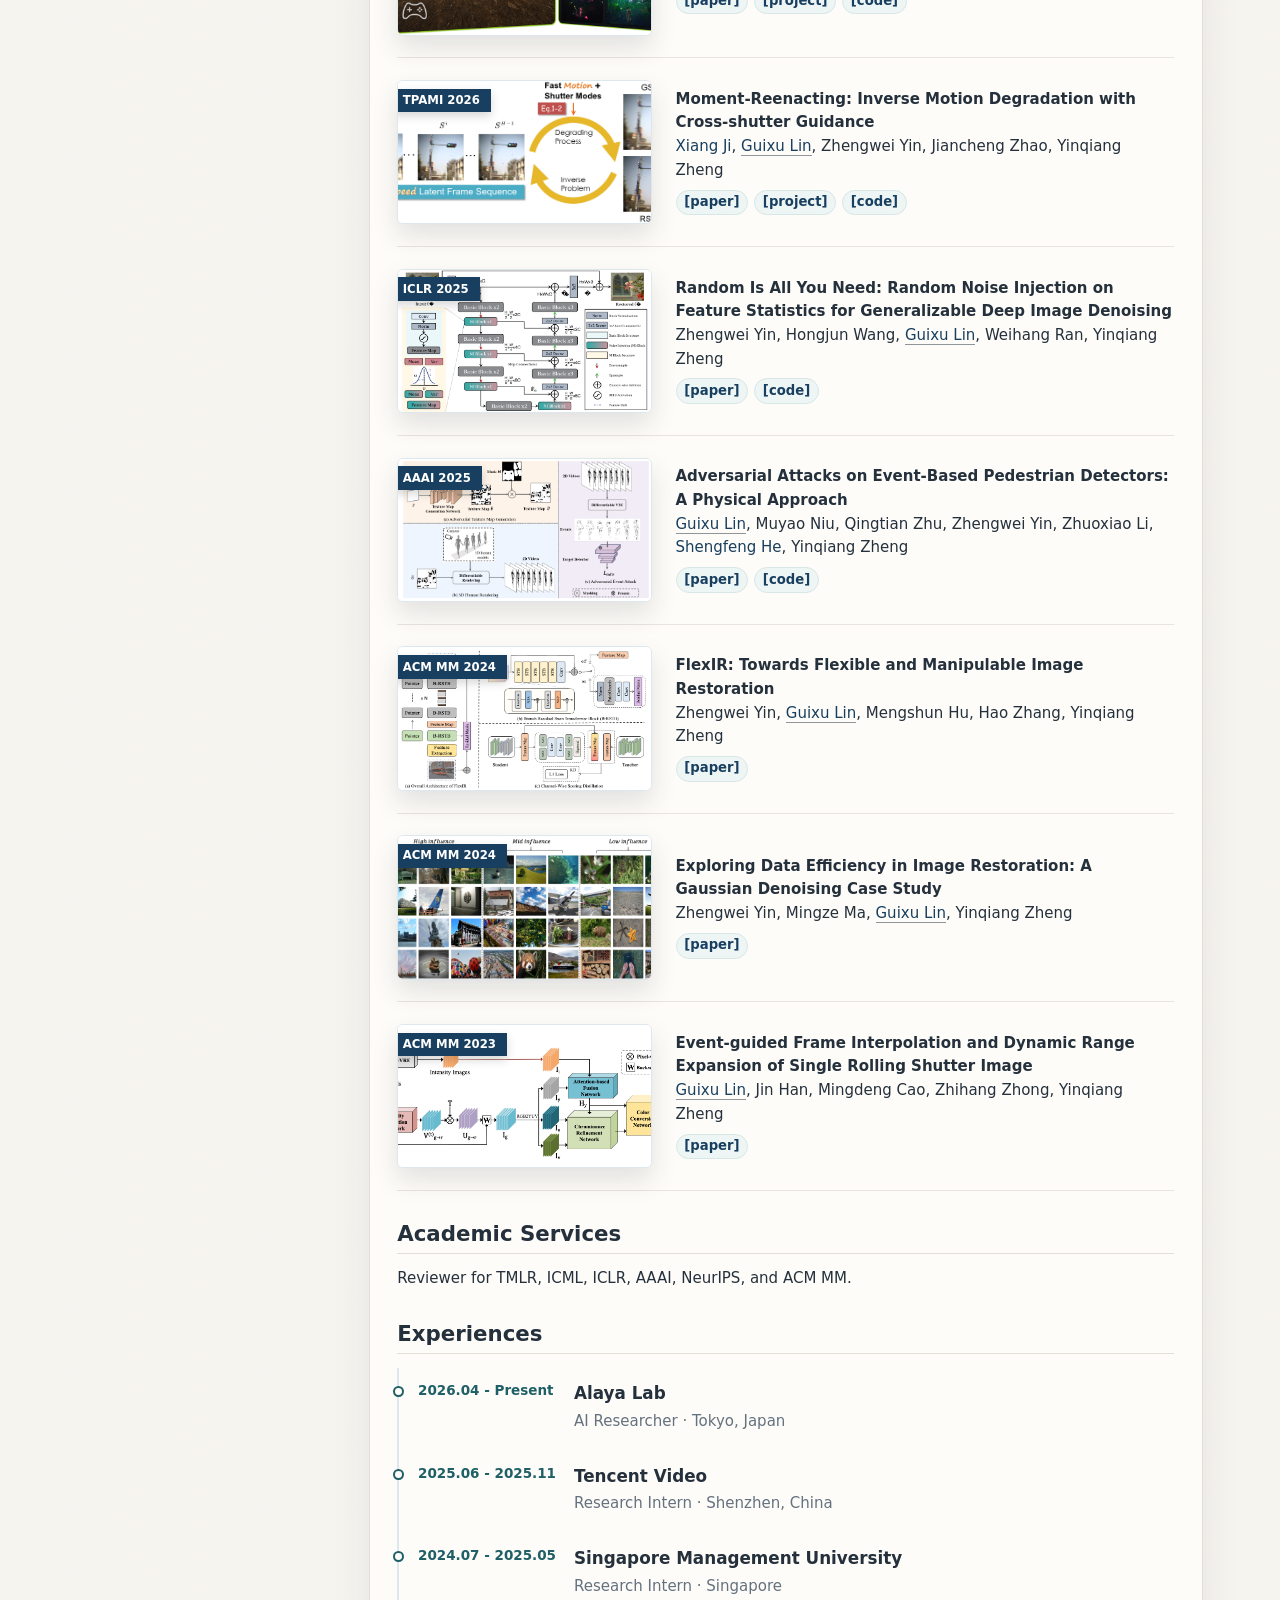
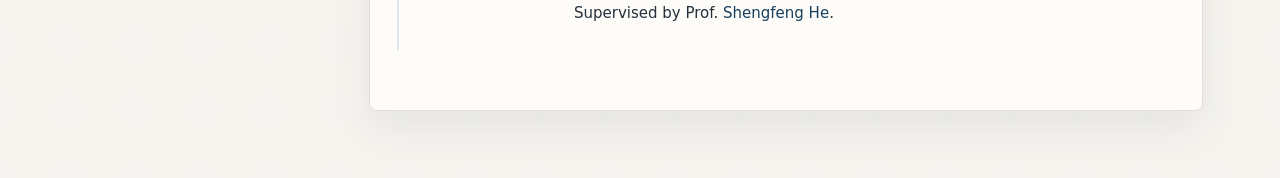
==== commit 1b8088b5: "Add PROWBench publication Co-Authored-By: Claude Opus 5.5 <noreply@anthropic.com>" ====
--- a/index.html
+++ b/index.html
@@ -135,6 +135,7 @@
       <section id="news" class="section">
         <h2>News</h2>
         <ul class="news-list">
+          <li><time datetime="2026-10">2026.10</time><span>PROWBench is released.</span></li>
           <li><time datetime="2026-09">2026.09</time><span>Programmable World Model is released.</span></li>
           <li><time datetime="2026-05">2026.05</time><span>One paper is accepted by TPAMI.</span></li>
           <li><time datetime="2025-01">2025.01</time><span>One paper is accepted by ICLR 2025.</span></li>
@@ -148,6 +149,24 @@
         <h2>Publications</h2>
 
         <div class="publication-list">
+          <article class="publication-card">
+            <div class="publication-media">
+              <figure class="paper-figure">
+                <span class="publication-badge">arXiv 2026</span>
+                <img class="publication-teaser-wide" src="images/papers/prowbench.png?v=20261009" alt="PROWBench paper teaser">
+              </figure>
+            </div>
+            <div class="publication-content">
+              <p><strong>PROWBench: Do Video Models Render What the Program Specifies?</strong><br>
+              Zheng-Hui Huang, <a href="https://joseph-lin-tech.github.io/" target="_blank" rel="noopener noreferrer"><u>Guixu Lin</u></a>, Yu-Ju Tsai, Jian-Kai Zhu, Fengbo Lan, Yu-Lun Liu, Yung-Yu Chuang, Kaipeng Zhang, Zhixiang Wang</p>
+              <div class="paper-links">
+                <a href="https://arxiv.org/abs/2610.02205" target="_blank" rel="noopener noreferrer">[paper]</a>
+                <a href="https://alaya-lab.github.io/PROWBench/" target="_blank" rel="noopener noreferrer">[project]</a>
+                <a href="https://github.com/AlayaLab/PROWBench" target="_blank" rel="noopener noreferrer">[code]</a>
+              </div>
+            </div>
+          </article>
+
           <article class="publication-card">
             <div class="publication-media">
               <figure class="paper-figure">
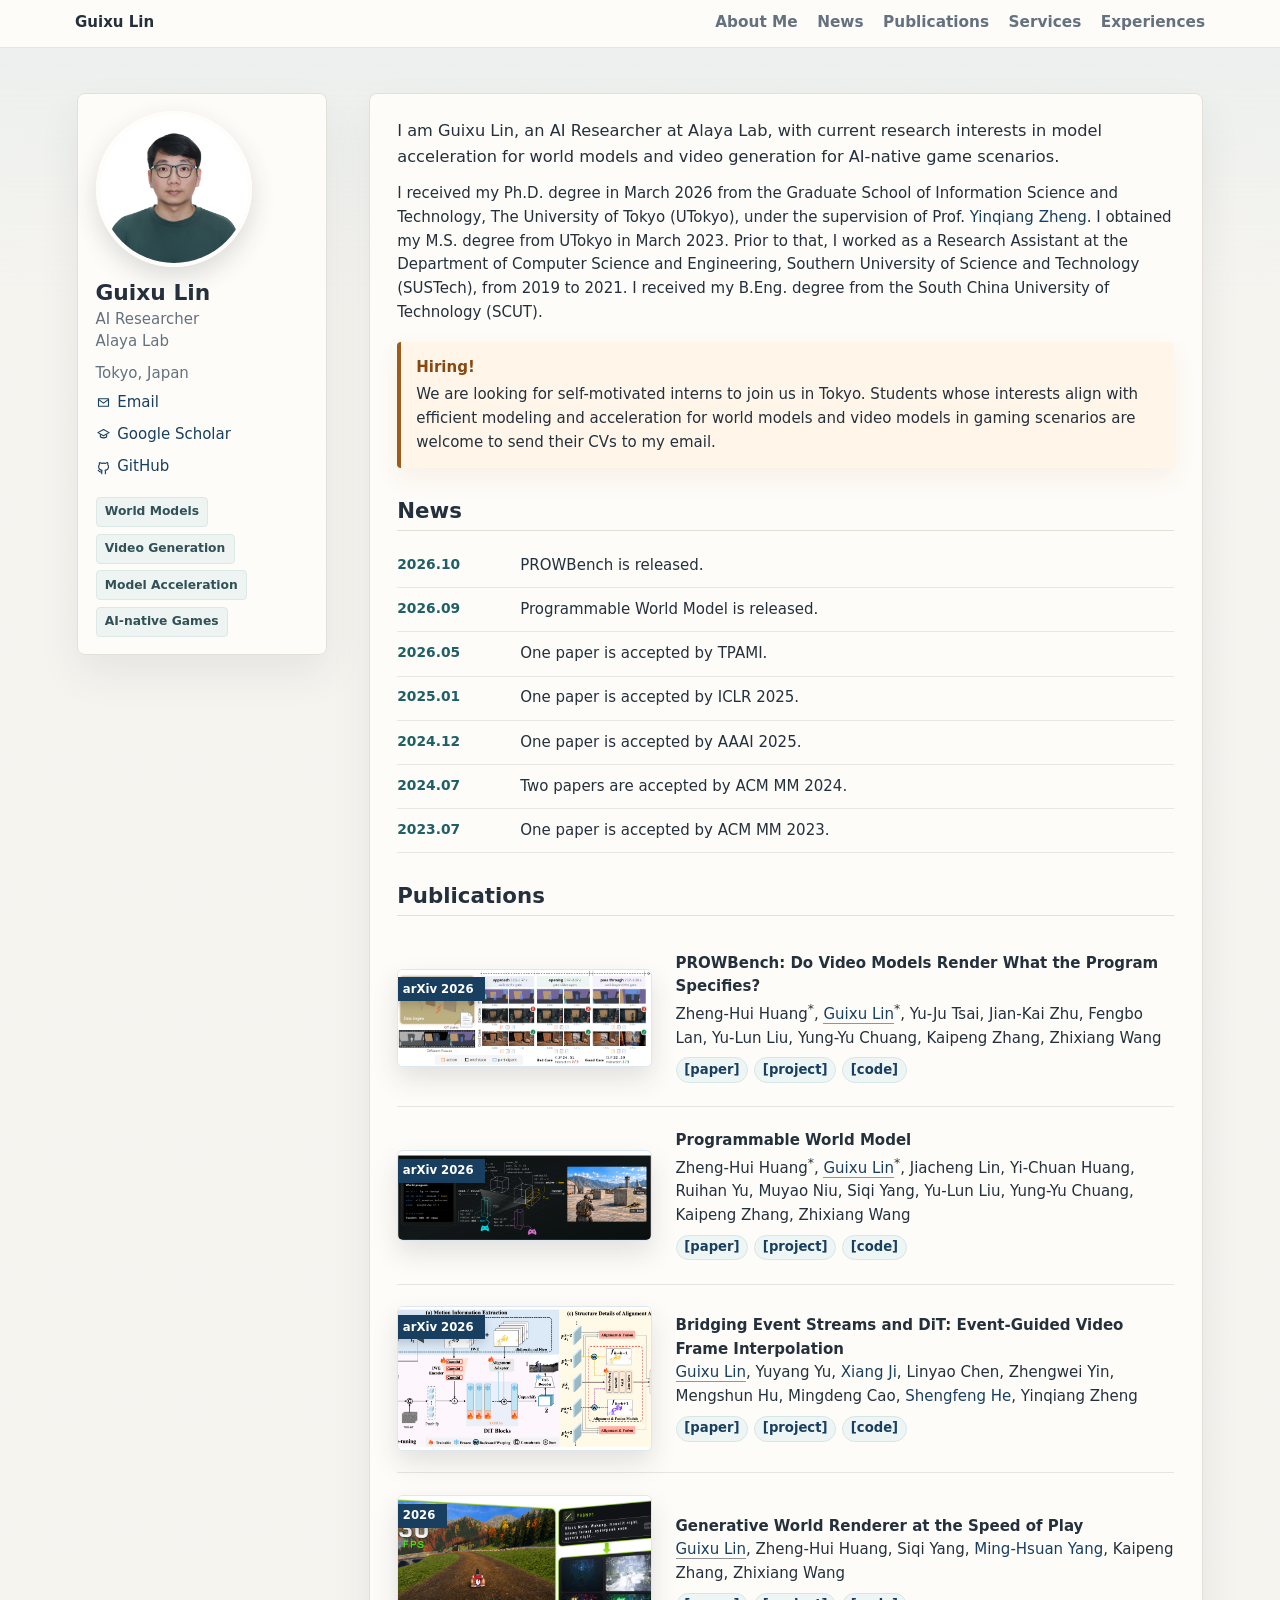
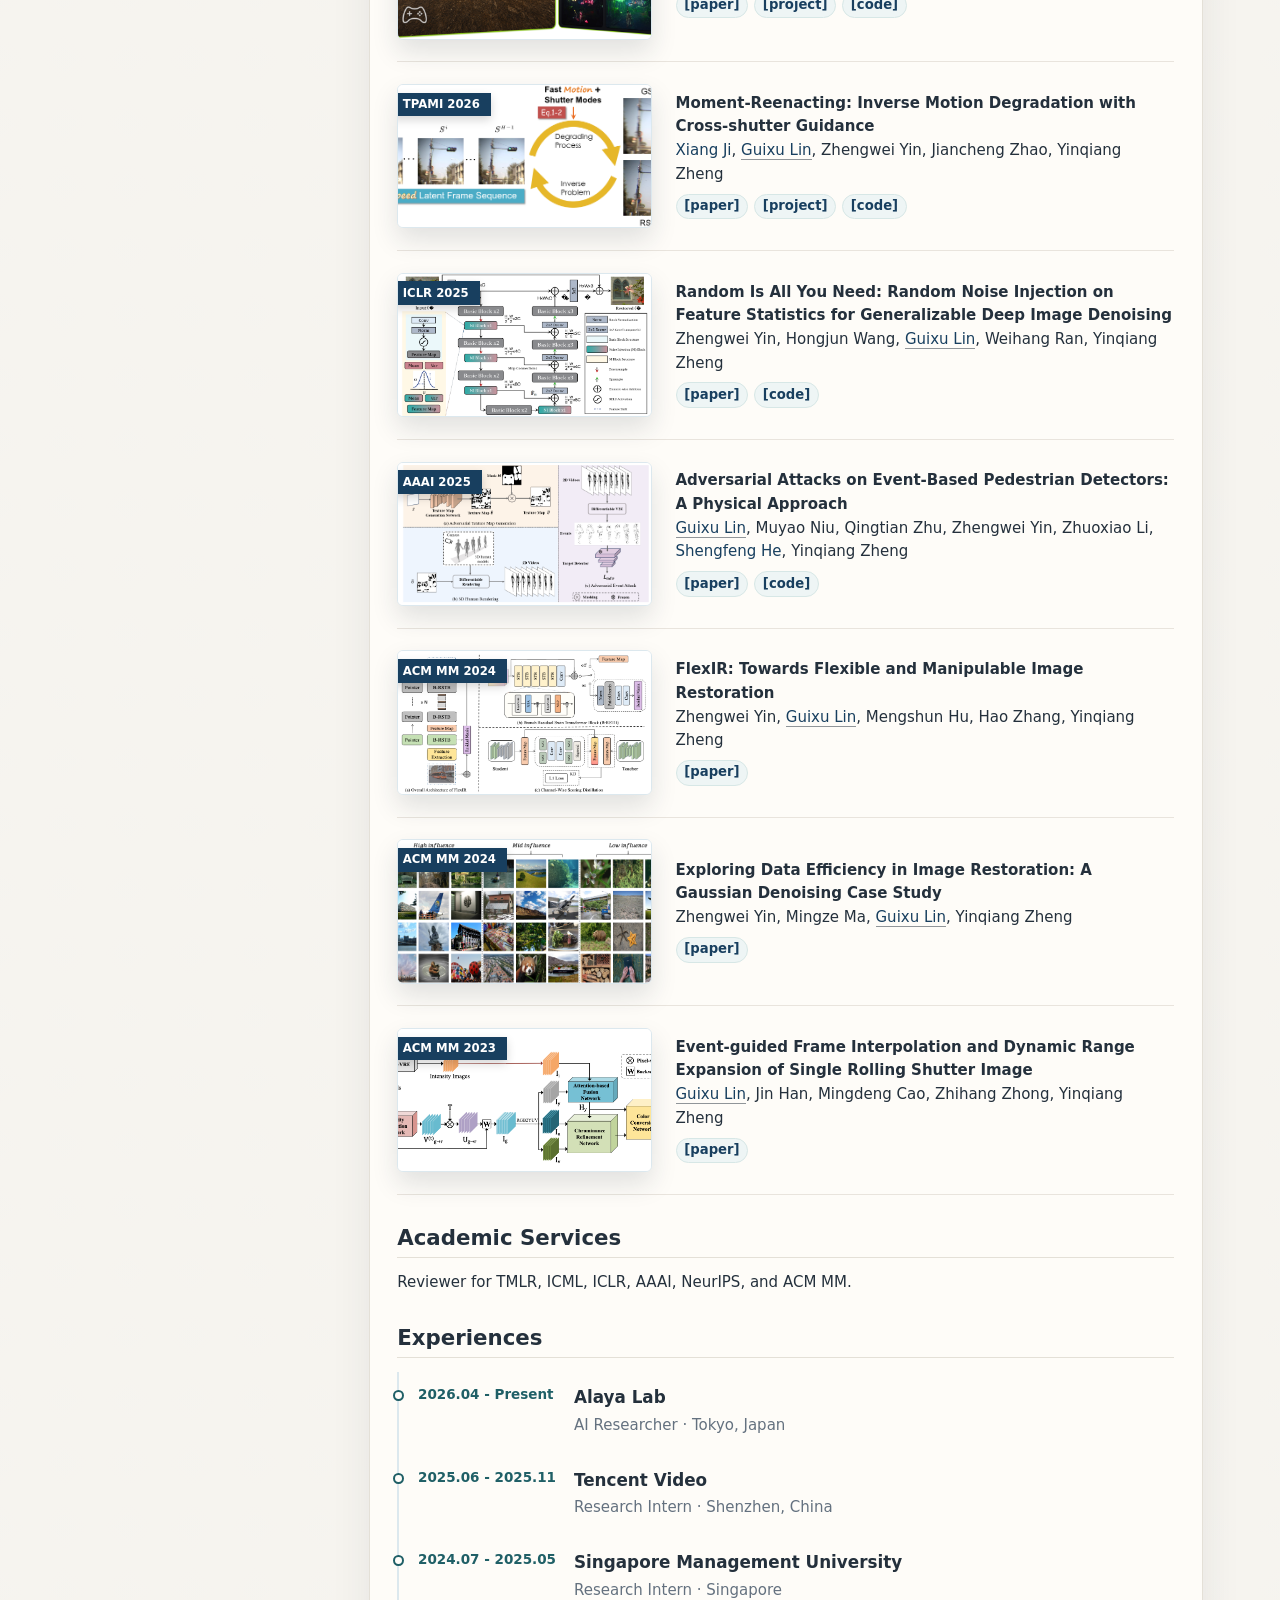
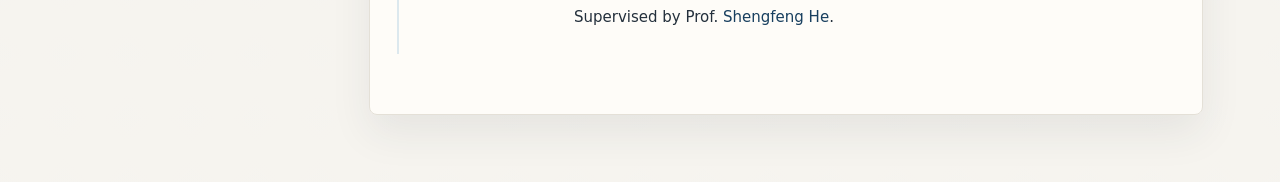
==== commit 6975a31c: "Mark equal contribution on PROWBench publication Co-Authored-By: Claude Opus 5.5 <noreply@anthropic." ====
--- a/index.html
+++ b/index.html
@@ -158,7 +158,7 @@
             </div>
             <div class="publication-content">
               <p><strong>PROWBench: Do Video Models Render What the Program Specifies?</strong><br>
-              Zheng-Hui Huang, <a href="https://joseph-lin-tech.github.io/" target="_blank" rel="noopener noreferrer"><u>Guixu Lin</u></a>, Yu-Ju Tsai, Jian-Kai Zhu, Fengbo Lan, Yu-Lun Liu, Yung-Yu Chuang, Kaipeng Zhang, Zhixiang Wang</p>
+              Zheng-Hui Huang<sup>*</sup>, <a href="https://joseph-lin-tech.github.io/" target="_blank" rel="noopener noreferrer"><u>Guixu Lin</u></a><sup>*</sup>, Yu-Ju Tsai, Jian-Kai Zhu, Fengbo Lan, Yu-Lun Liu, Yung-Yu Chuang, Kaipeng Zhang, Zhixiang Wang</p>
               <div class="paper-links">
                 <a href="https://arxiv.org/abs/2610.02205" target="_blank" rel="noopener noreferrer">[paper]</a>
                 <a href="https://alaya-lab.github.io/PROWBench/" target="_blank" rel="noopener noreferrer">[project]</a>
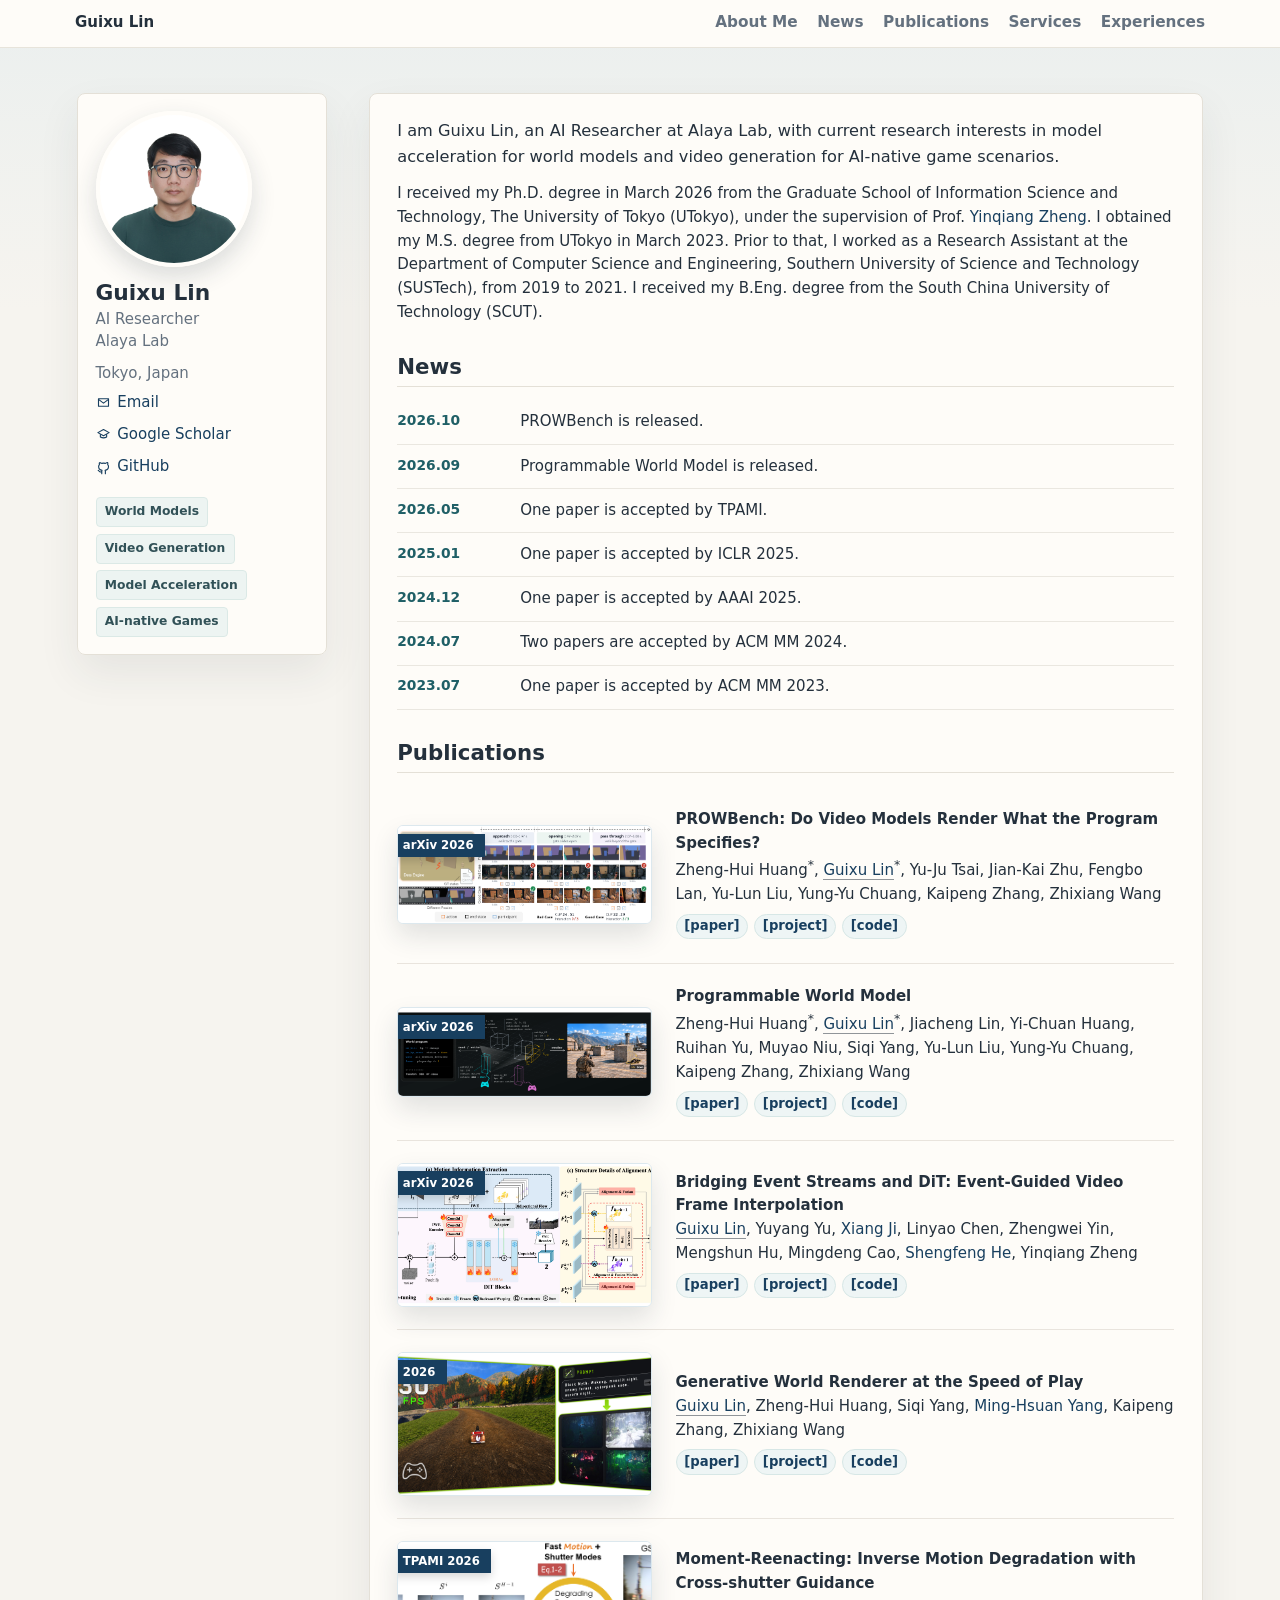
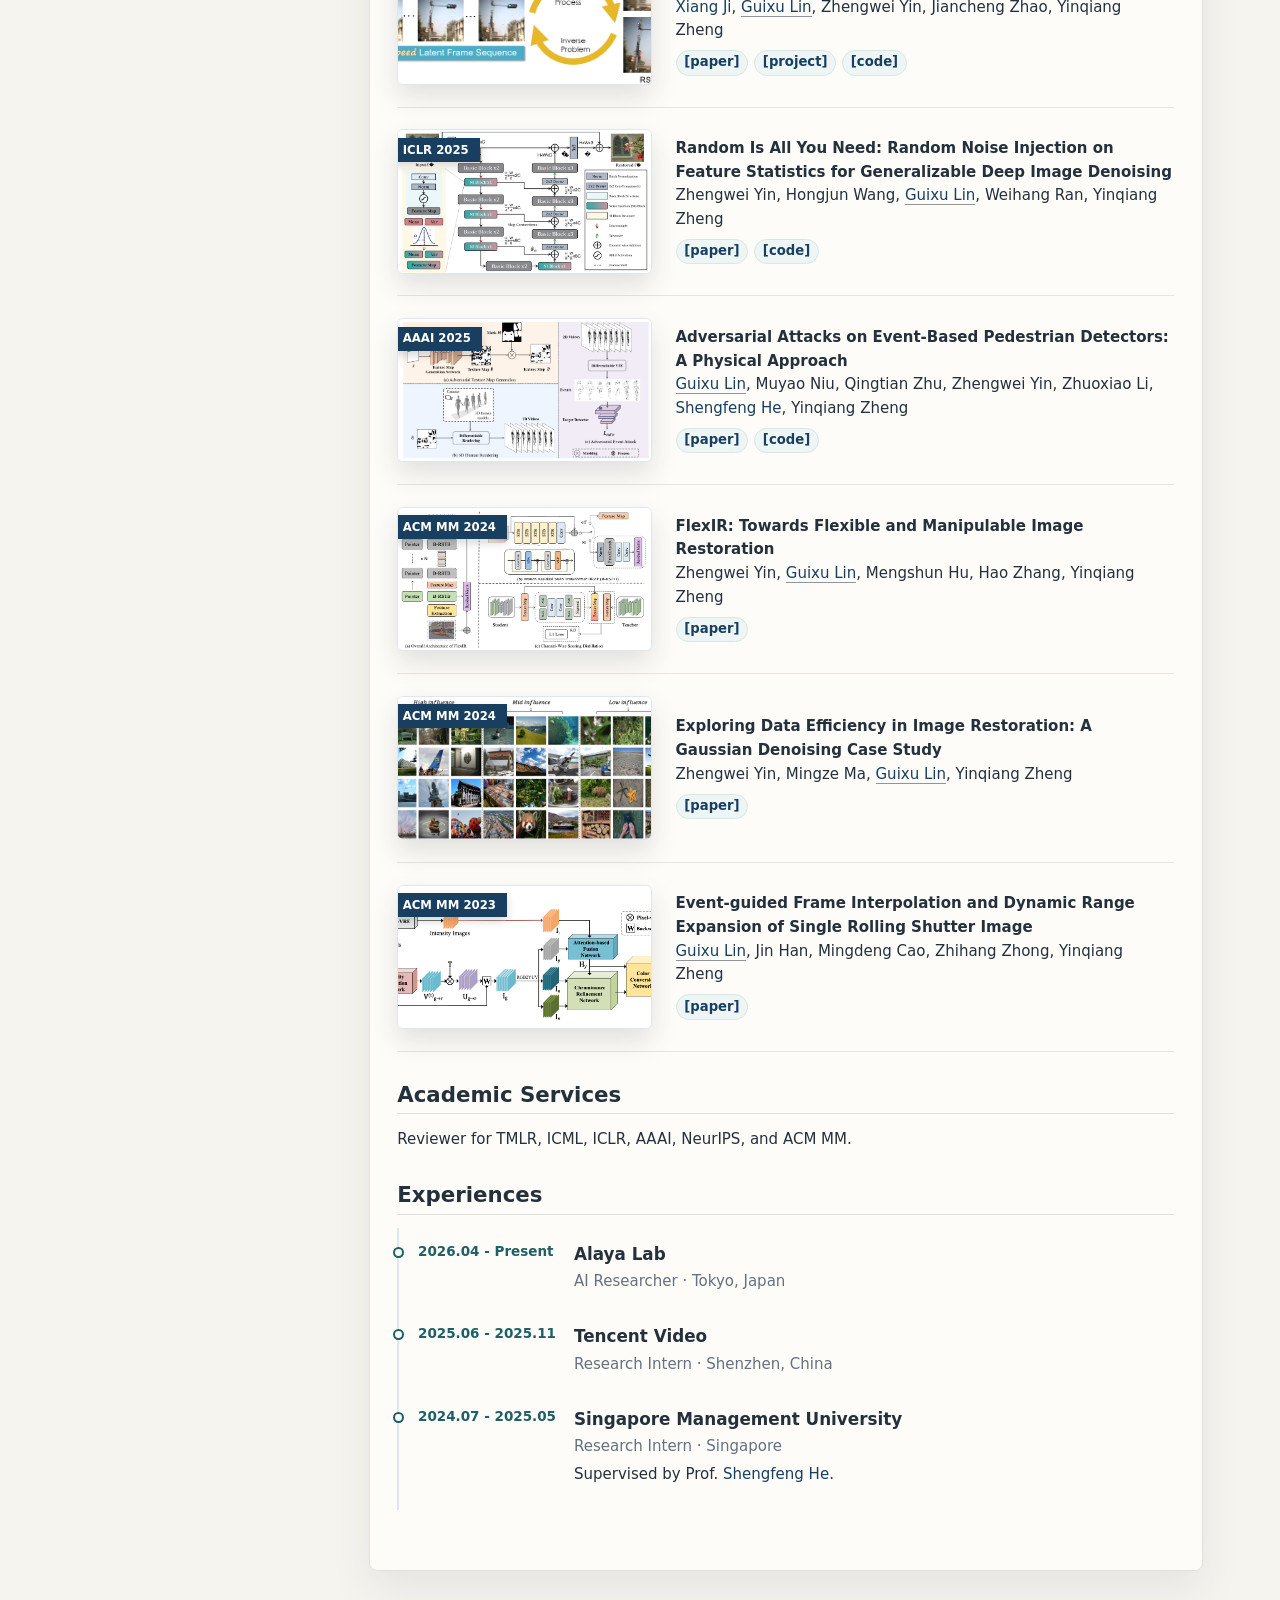
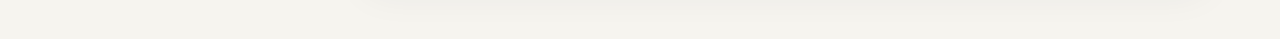
==== commit 889c705b: "Remove hiring notice from homepage Co-Authored-By: Claude Opus 5.5 <noreply@anthropic.com>" ====
--- a/index.html
+++ b/index.html
@@ -123,13 +123,6 @@
           from 2019 to 2021. I received my B.Eng. degree from the South China University of Technology (SCUT).
         </p>
 
-        <aside class="notice">
-          <strong>Hiring!</strong>
-          <span>
-            We are looking for self-motivated interns to join us in Tokyo. Students whose interests align with efficient
-            modeling and acceleration for world models and video models in gaming scenarios are welcome to send their CVs to my email.
-          </span>
-        </aside>
       </section>
 
       <section id="news" class="section">
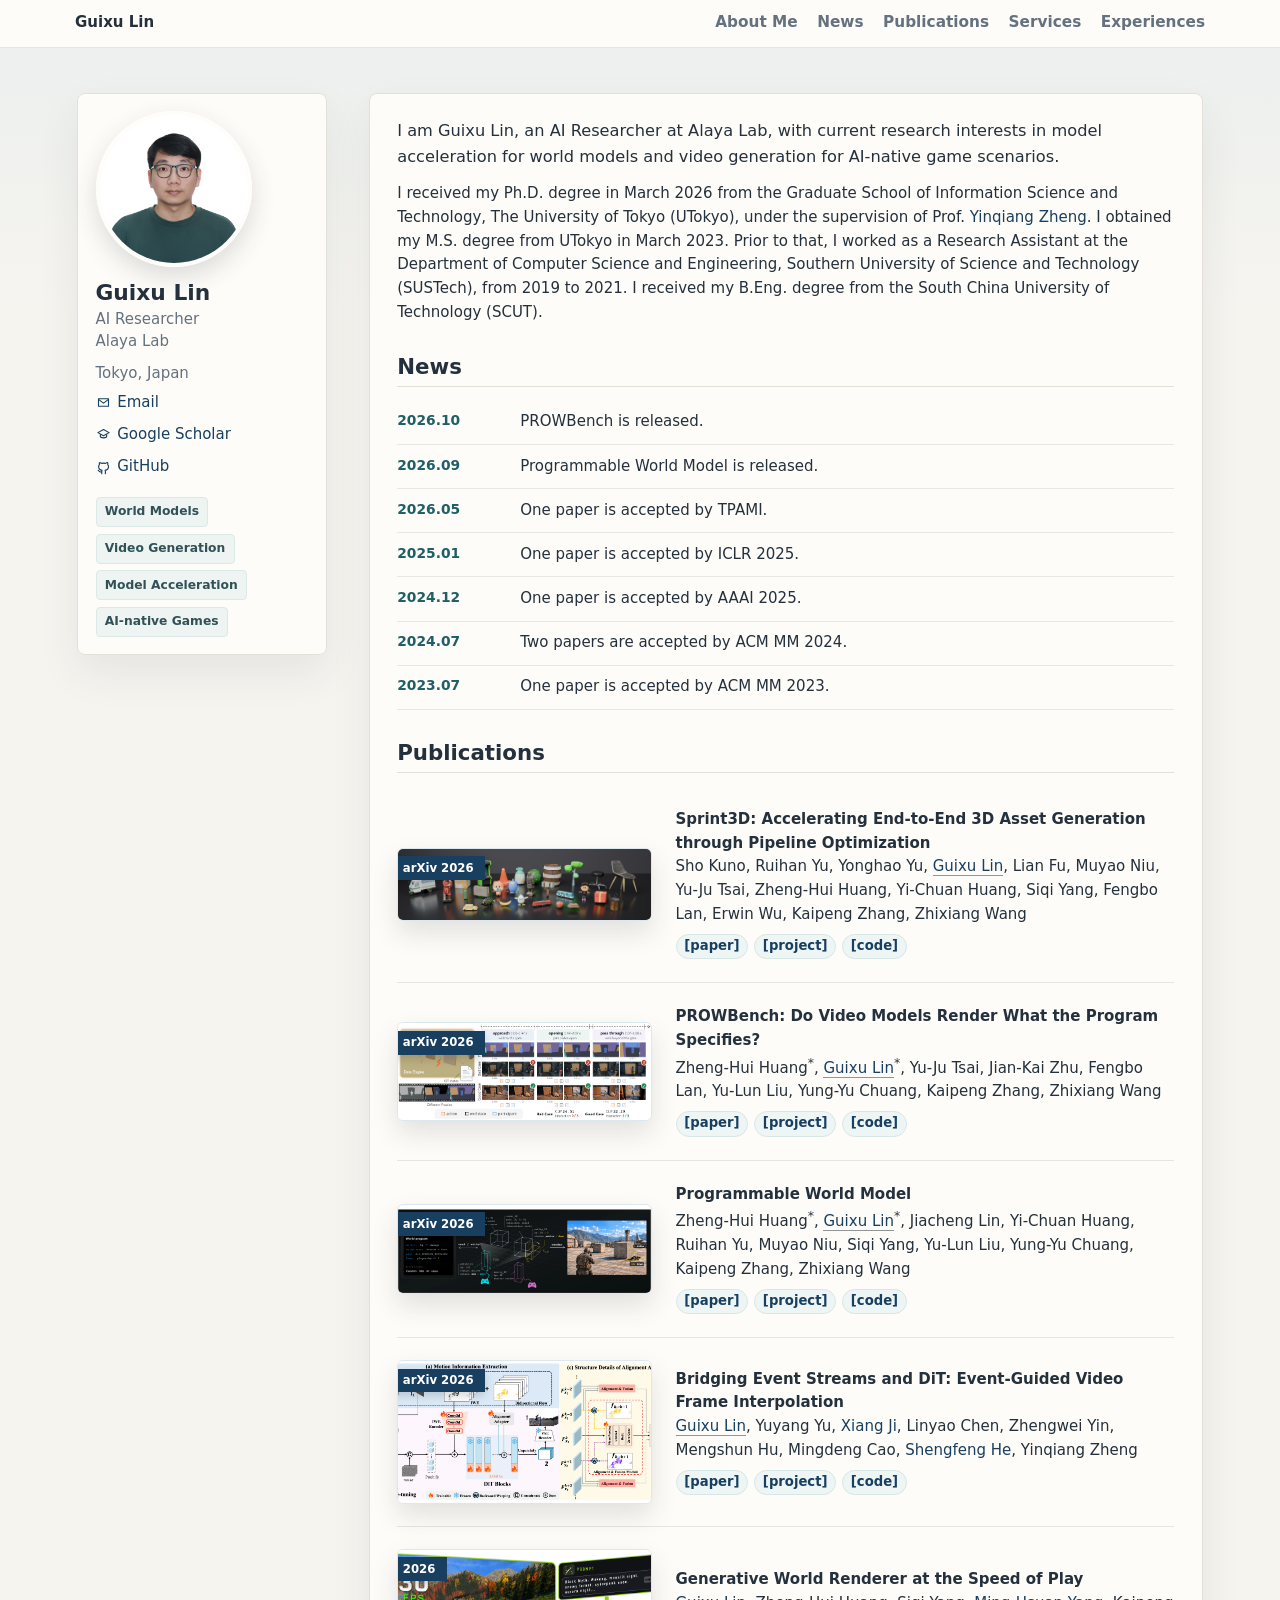
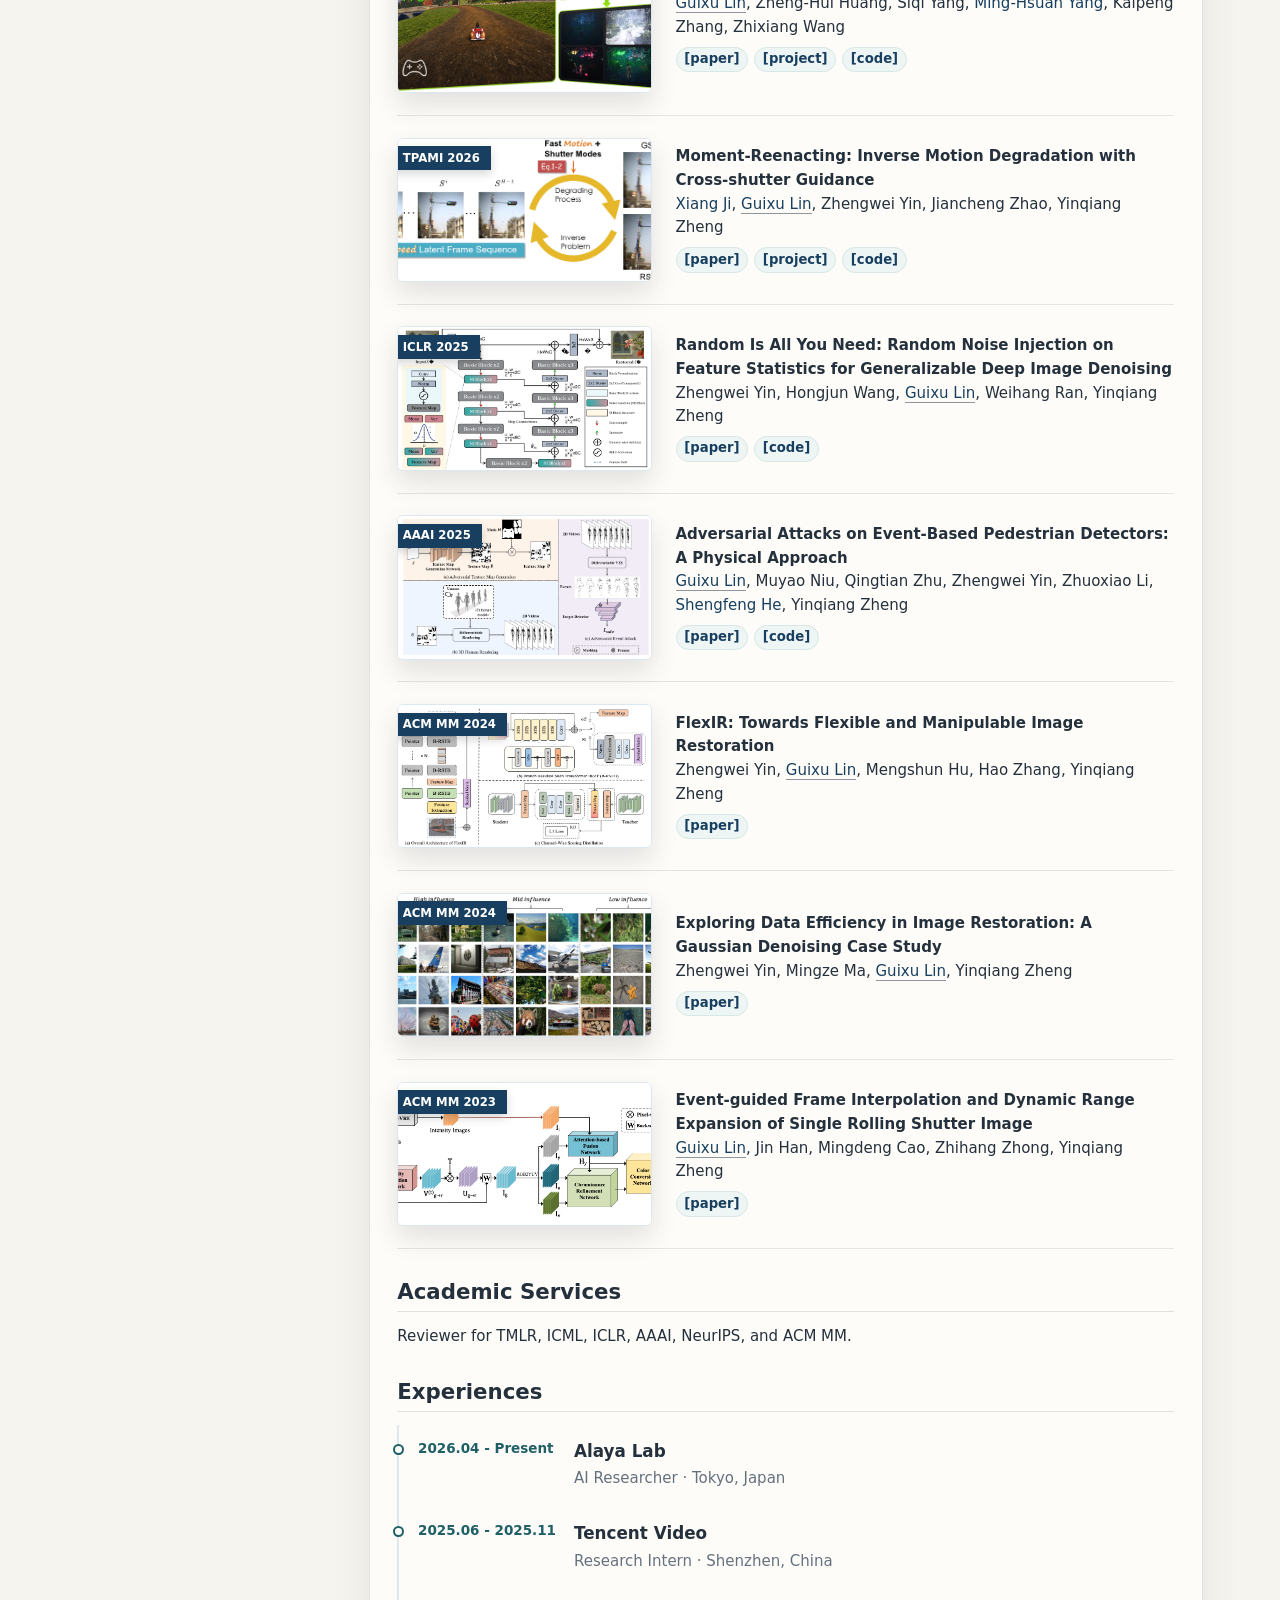
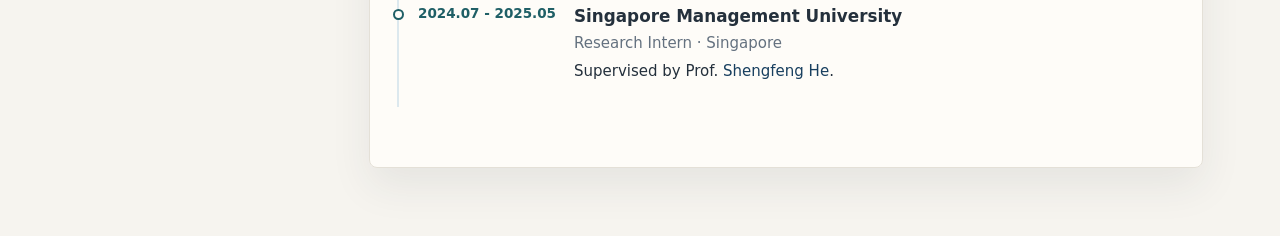
==== commit 71fcc7da: "Add Sprint3D publication Co-Authored-By: Claude Opus 5.5 <noreply@anthropic.com>" ====
--- a/index.html
+++ b/index.html
@@ -146,6 +146,24 @@
             <div class="publication-media">
               <figure class="paper-figure">
                 <span class="publication-badge">arXiv 2026</span>
+                <img class="publication-teaser-wide" src="images/papers/sprint3d.jpg?v=20261118" alt="Sprint3D paper teaser">
+              </figure>
+            </div>
+            <div class="publication-content">
+              <p><strong>Sprint3D: Accelerating End-to-End 3D Asset Generation through Pipeline Optimization</strong><br>
+              Sho Kuno, Ruihan Yu, Yonghao Yu, <a href="https://joseph-lin-tech.github.io/" target="_blank" rel="noopener noreferrer"><u>Guixu Lin</u></a>, Lian Fu, Muyao Niu, Yu-Ju Tsai, Zheng-Hui Huang, Yi-Chuan Huang, Siqi Yang, Fengbo Lan, Erwin Wu, Kaipeng Zhang, Zhixiang Wang</p>
+              <div class="paper-links">
+                <a href="https://arxiv.org/abs/2611.16701" target="_blank" rel="noopener noreferrer">[paper]</a>
+                <a href="https://alaya-lab.github.io/sprint3d/" target="_blank" rel="noopener noreferrer">[project]</a>
+                <a href="https://github.com/AlayaLab/sprint3d" target="_blank" rel="noopener noreferrer">[code]</a>
+              </div>
+            </div>
+          </article>
+
+          <article class="publication-card">
+            <div class="publication-media">
+              <figure class="paper-figure">
+                <span class="publication-badge">arXiv 2026</span>
                 <img class="publication-teaser-wide" src="images/papers/prowbench.png?v=20261009" alt="PROWBench paper teaser">
               </figure>
             </div>
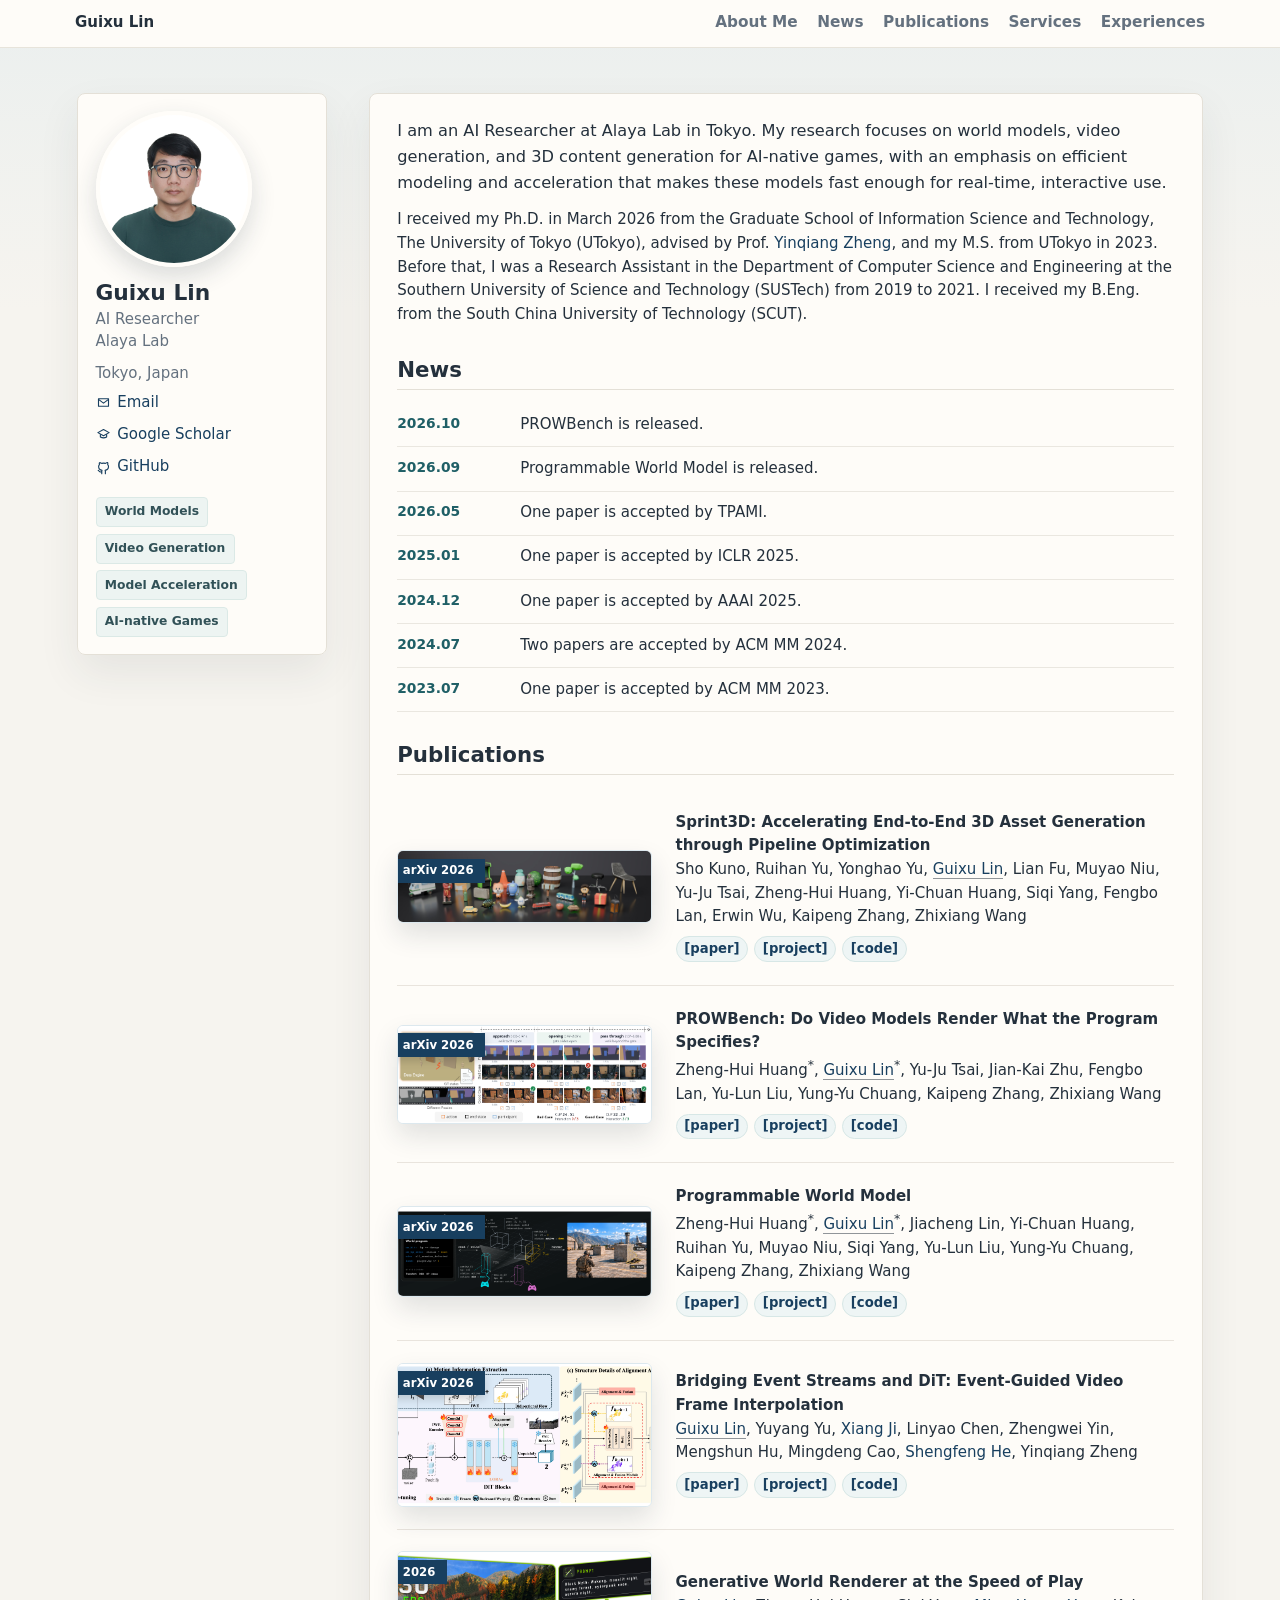
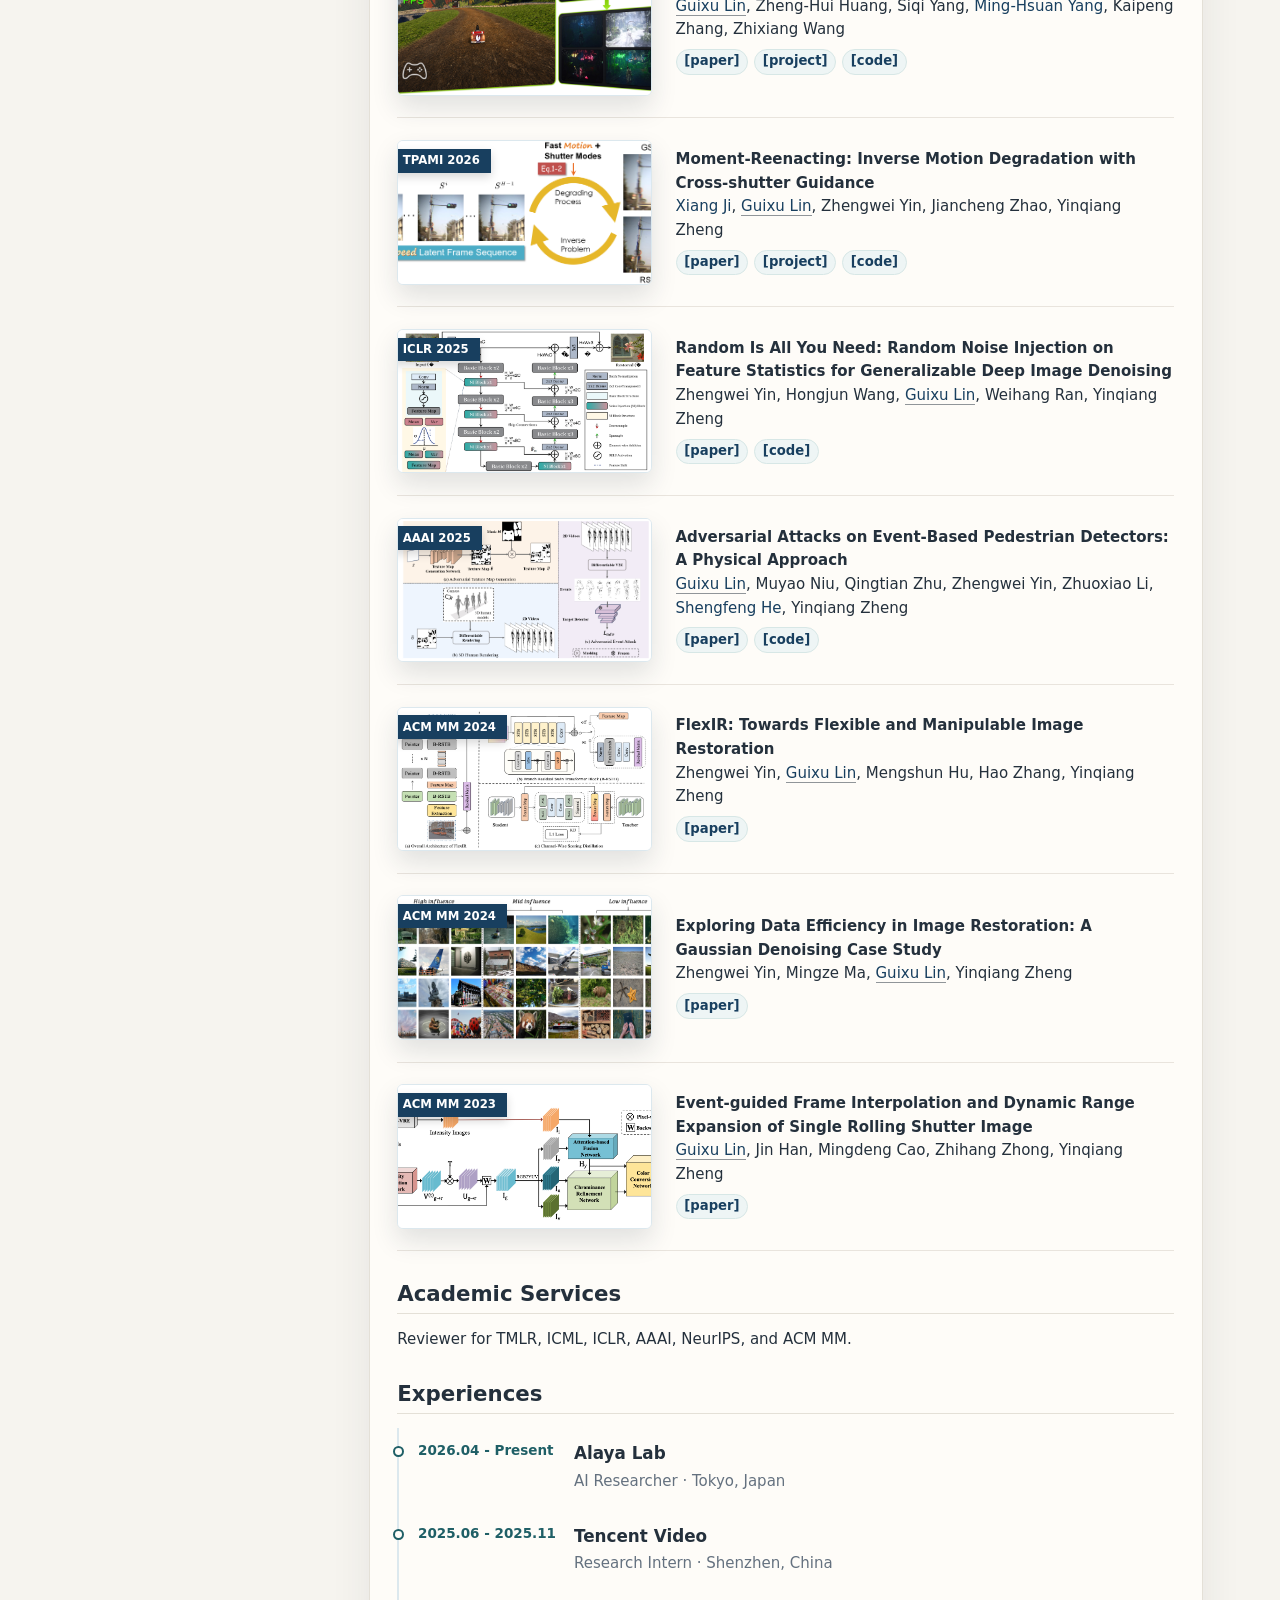
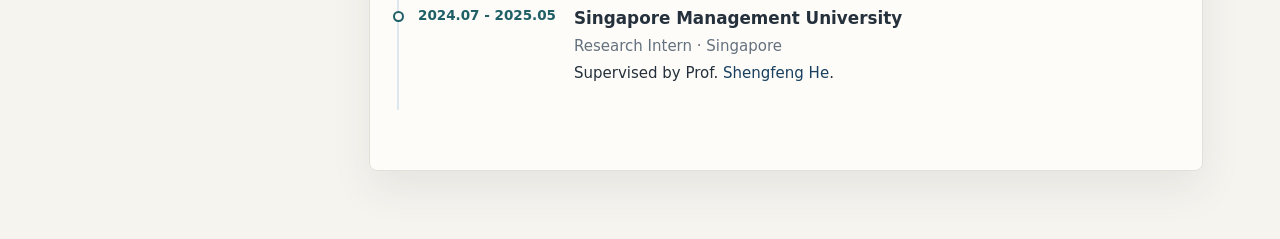
==== commit 8dc48702: "Polish homepage introduction Co-Authored-By: Claude Opus 5.5 <noreply@anthropic.com>" ====
--- a/index.html
+++ b/index.html
@@ -111,16 +111,16 @@
     <main class="page">
       <section id="about" class="section">
         <p class="intro-lead">
-          I am Guixu Lin, an AI Researcher at Alaya Lab, with current research interests in model acceleration
-          for world models and video generation for AI-native game scenarios.
+          I am an AI Researcher at Alaya Lab in Tokyo. My research focuses on world models, video generation,
+          and 3D content generation for AI-native games, with an emphasis on efficient modeling and acceleration
+          that makes these models fast enough for real-time, interactive use.
         </p>
         <p>
-          I received my Ph.D. degree in March 2026 from the Graduate School of Information Science and Technology,
-          The University of Tokyo (UTokyo), under the supervision of Prof.
-          <a href="https://scholar.google.com/citations?user=JD-5DKcAAAAJ&hl=zh-CN&oi=ao" target="_blank" rel="noopener noreferrer">Yinqiang Zheng</a>.
-          I obtained my M.S. degree from UTokyo in March 2023. Prior to that, I worked as a Research Assistant at
-          the Department of Computer Science and Engineering, Southern University of Science and Technology (SUSTech),
-          from 2019 to 2021. I received my B.Eng. degree from the South China University of Technology (SCUT).
+          I received my Ph.D. in March 2026 from the Graduate School of Information Science and Technology,
+          The University of Tokyo (UTokyo), advised by Prof. <a href="https://scholar.google.com/citations?user=JD-5DKcAAAAJ&hl=zh-CN&oi=ao" target="_blank" rel="noopener noreferrer">Yinqiang Zheng</a>, and my M.S. from UTokyo in 2023.
+          Before that, I was a Research Assistant in the Department of Computer Science and Engineering at the
+          Southern University of Science and Technology (SUSTech) from 2019 to 2021. I received my B.Eng. from
+          the South China University of Technology (SCUT).
         </p>
 
       </section>
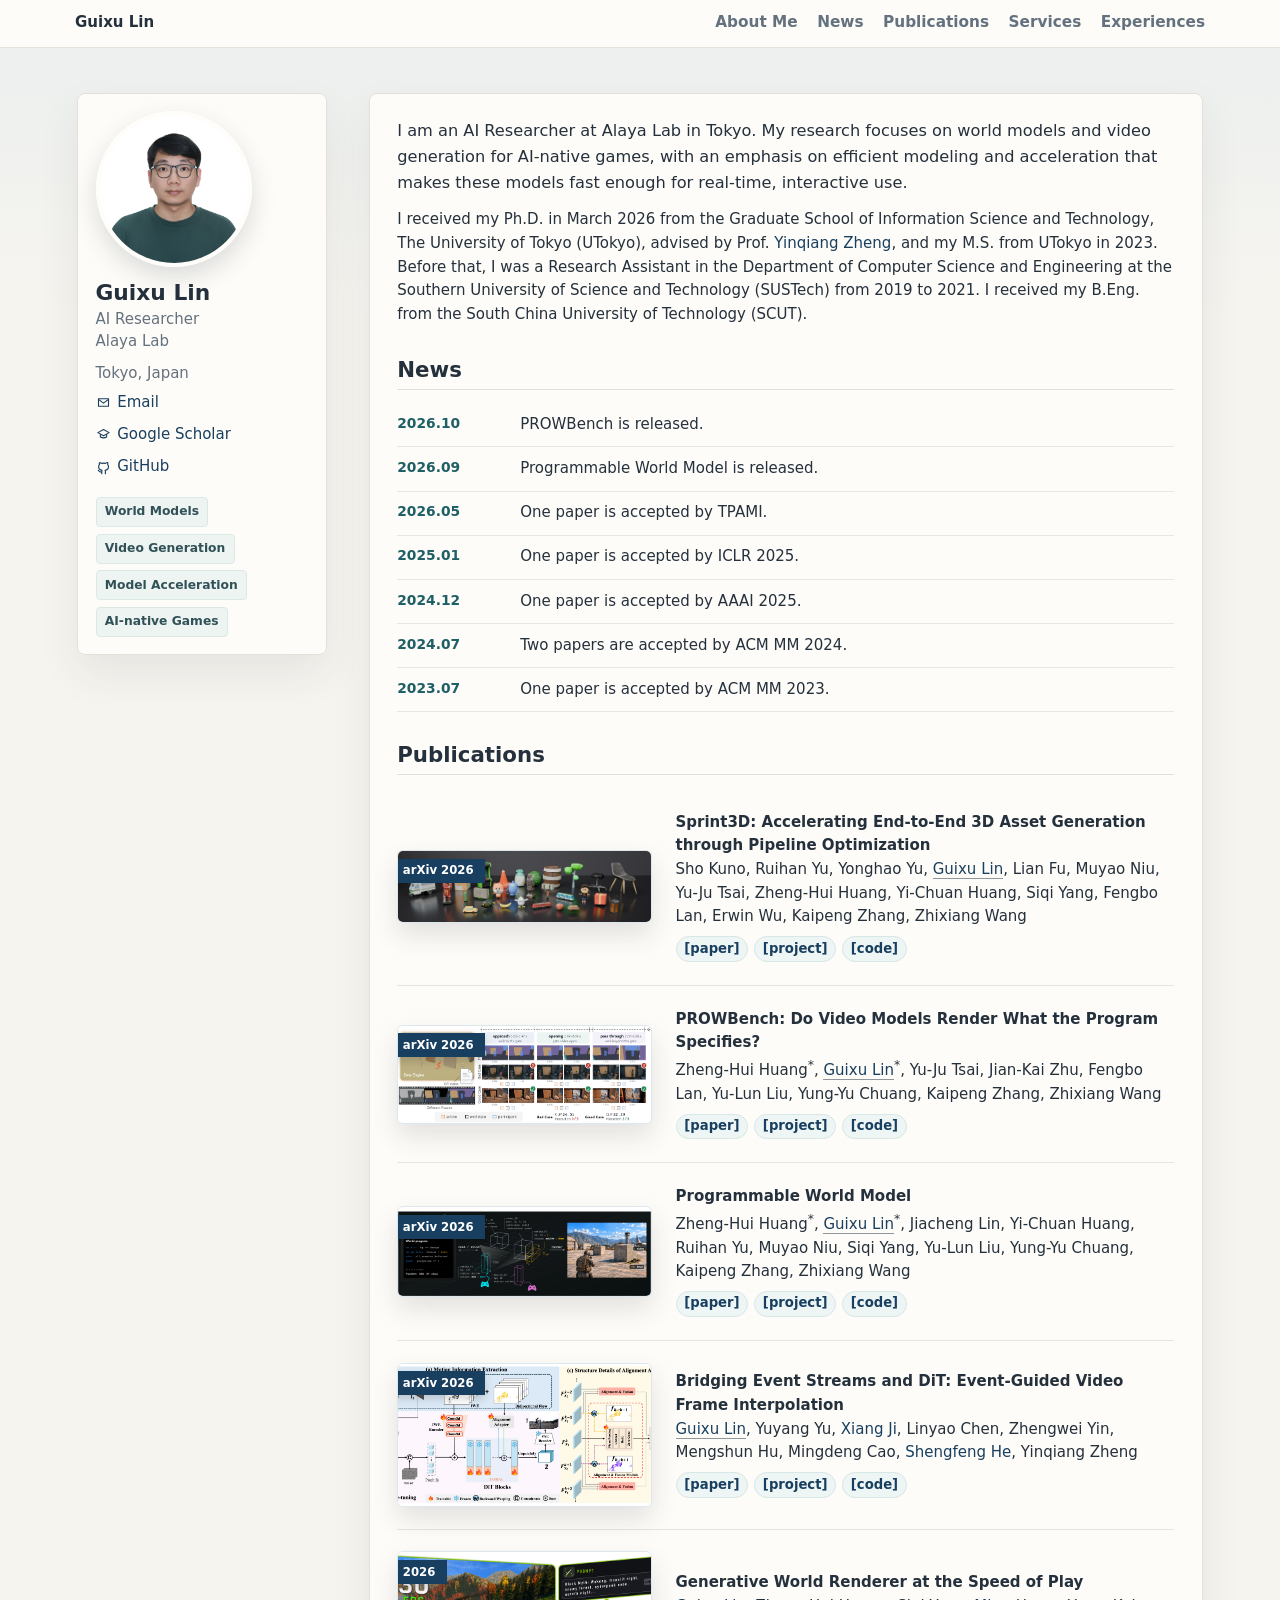
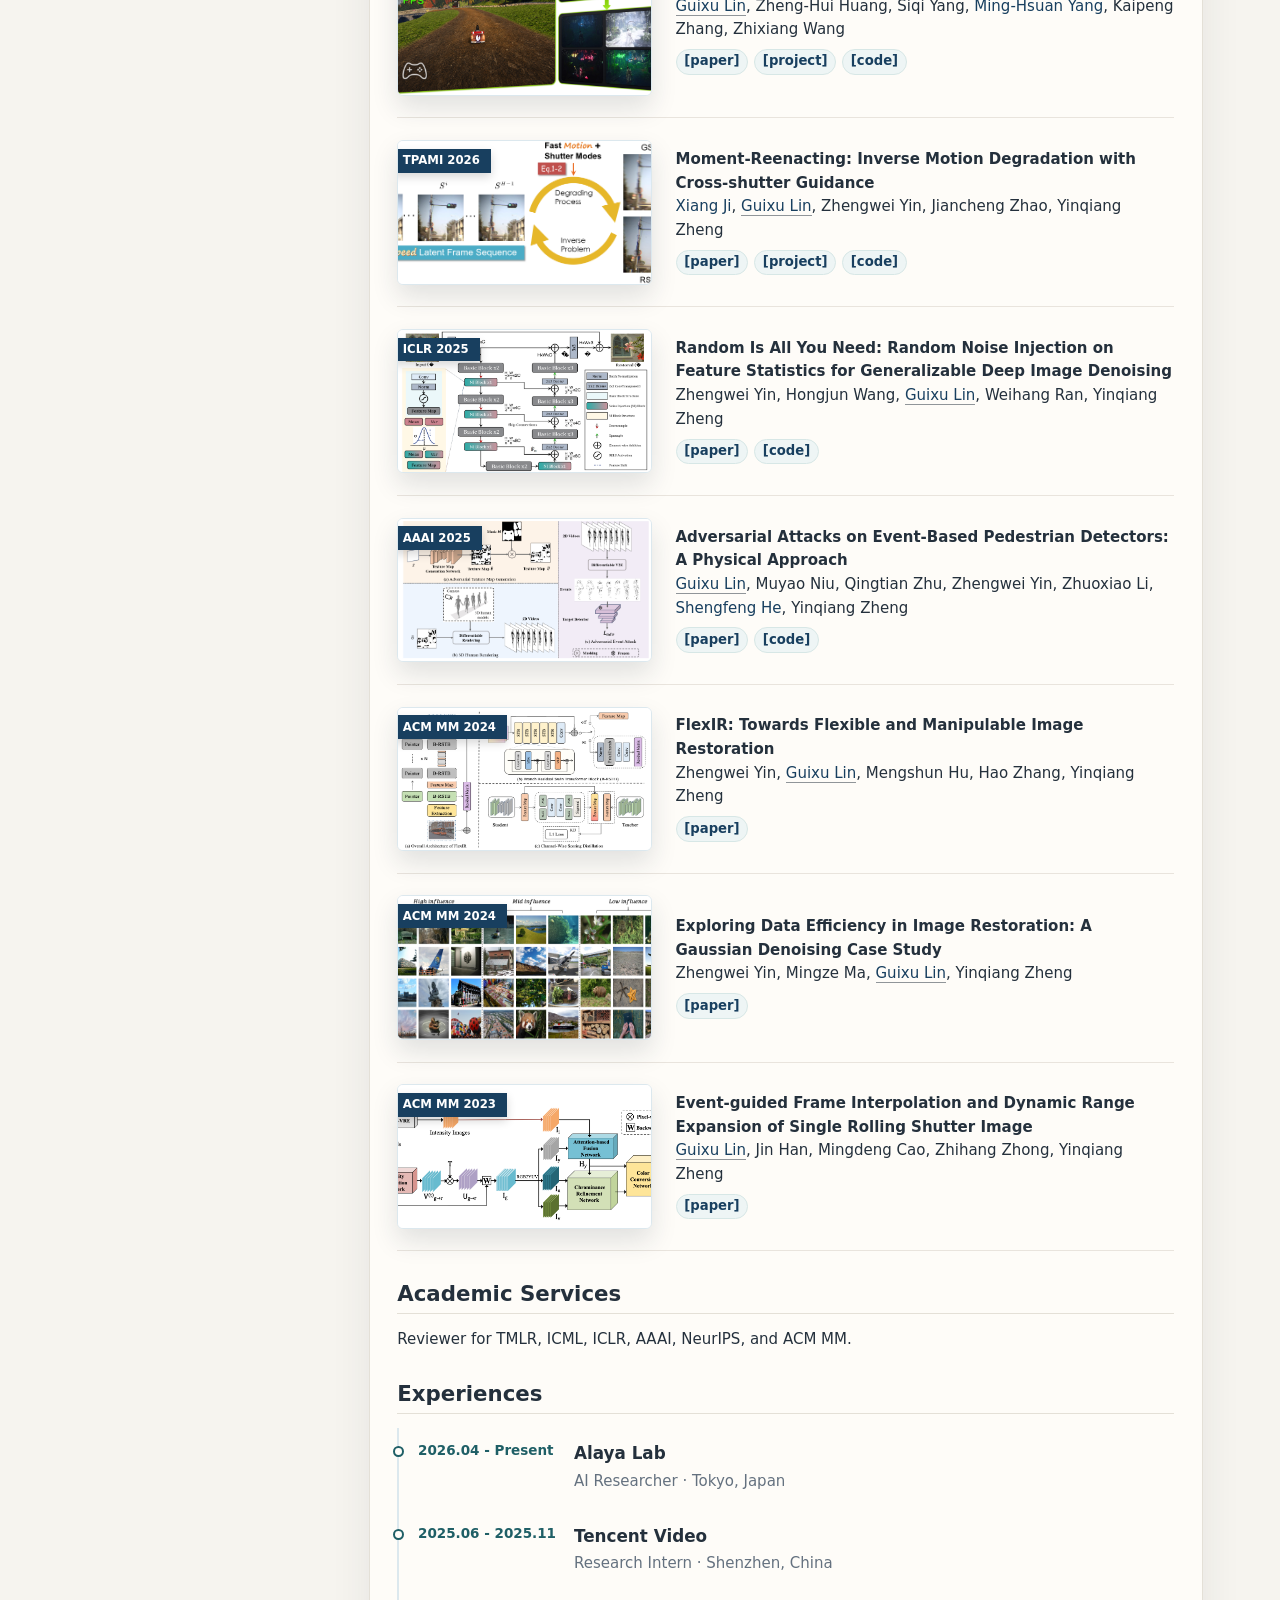
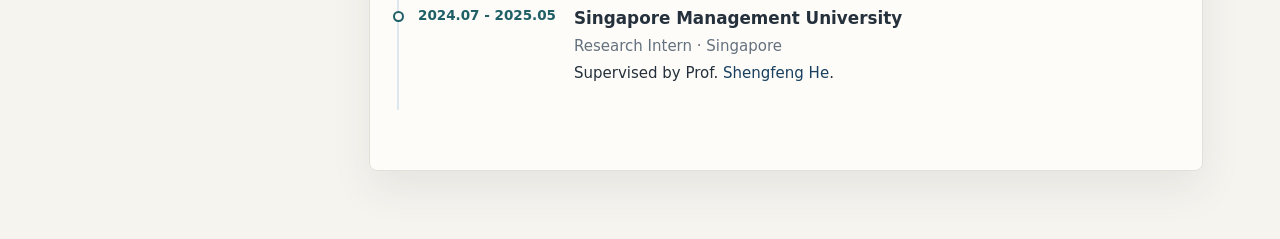
==== commit 34cdd06f: "Drop 3D content generation from intro Co-Authored-By: Claude Opus 5.5 <noreply@anthropic.com>" ====
--- a/index.html
+++ b/index.html
@@ -111,8 +111,8 @@
     <main class="page">
       <section id="about" class="section">
         <p class="intro-lead">
-          I am an AI Researcher at Alaya Lab in Tokyo. My research focuses on world models, video generation,
-          and 3D content generation for AI-native games, with an emphasis on efficient modeling and acceleration
+          I am an AI Researcher at Alaya Lab in Tokyo. My research focuses on world models and video generation
+          for AI-native games, with an emphasis on efficient modeling and acceleration
           that makes these models fast enough for real-time, interactive use.
         </p>
         <p>
